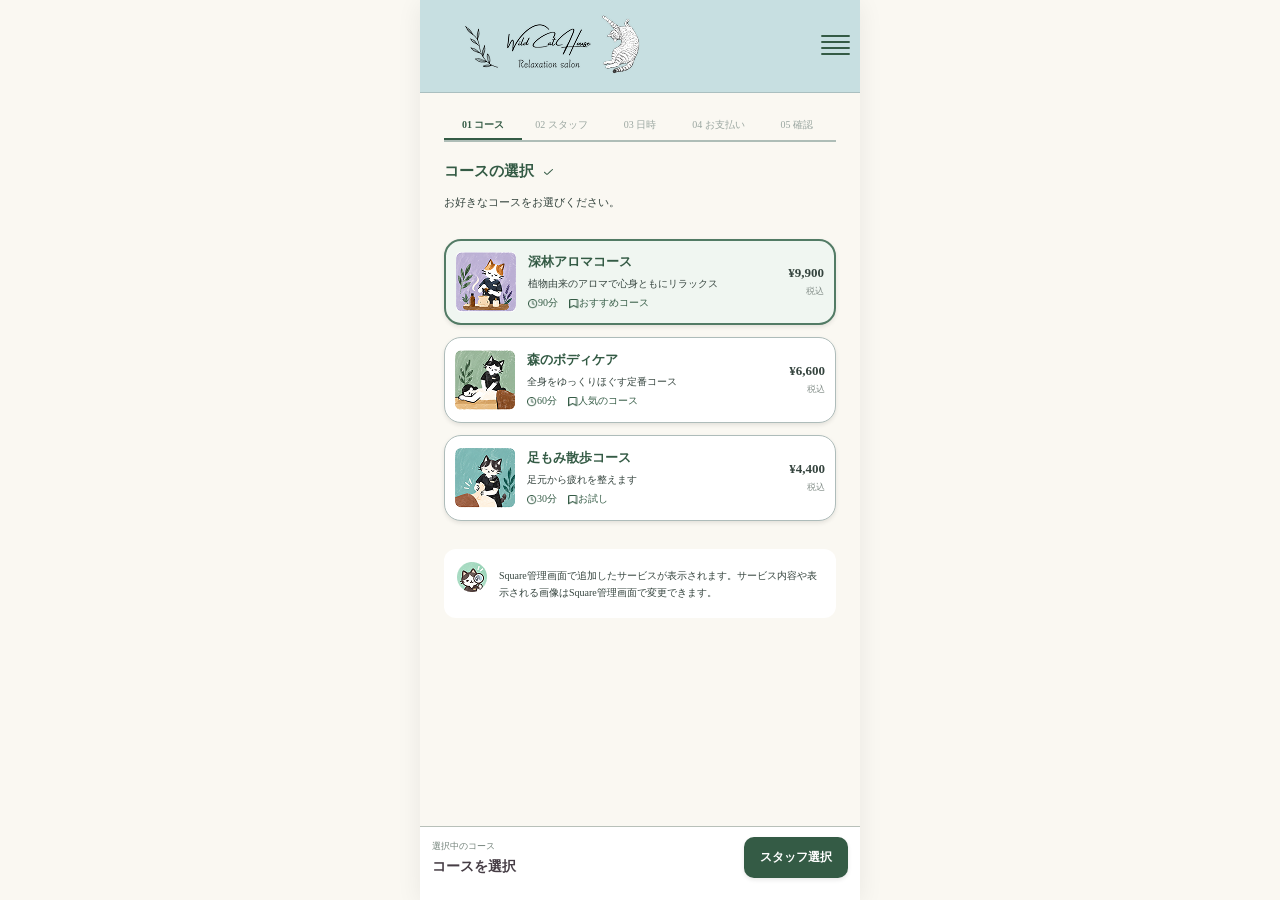
==== index.html @ a6b999d1 "日時を選択するまでボタンを無効に" ====
<!DOCTYPE html>
<html lang="ja">
<head>
<meta charset="UTF-8">
<meta name="viewport" content="width=device-width, initial-scale=1">
<title>Wild Cat House</title>
<style>
:root {
  --app-width: 440px;
  --green: #345b45;
  --green-light: #527b65;
  --blue: #c7dfe1;
  --blue-dark: #b6d3d6;
  --paper: #faf8f2;
  --white: #fff;
  --line: #aebcba;
  --text: #35443e;
  --muted: #89938e;
  --shadow: 0 2px 4px #00000018;
}

* { box-sizing: border-box; }

body {
  margin: 0;
  background: var(--paper);
  color: var(--text);
  font-family: "Yu Mincho", "Hiragino Mincho ProN",
    "Noto Serif JP", serif;
  font-size: 14px;
}

button { font: inherit; cursor: pointer; }

.app {
  width: 100%;
  max-width: var(--app-width);
  min-height: 100vh;
  margin: 0 auto;
  background: var(--paper);
  position: relative;
  padding-top: 93px;
  padding-bottom: 100px;
}

/* ヘッダー */
.header {
  position: fixed;
  top: 0;
  left: 50%;
  transform: translateX(-50%);
  width: 100%;
  max-width: var(--app-width);
  z-index: 100;
  height: 93px;
  background: var(--blue);
  border-bottom: 1px solid #aabfc0;
  display: flex;
  align-items: center;
  justify-content: space-between;
  padding: 0 10px;
}

.brand {
  display: flex;
  align-items: center;
  /* gap: 12px; */
}

.brand img {
  width: 238px;
  height: auto;
  display: block;
}

/*
.brand-mark {
  font-size: 30px;
  color: #586e68;
}

.brand-name {
  font-family: cursive;
  font-size: 23px;
  font-style: italic;
  color: #283d36;
  white-space: nowrap;
}

.brand-sub {
  font-size: 9px;
  text-align: center;
  color: #53645e;
  margin-top: -2px;
}
*/

.menu-button {
  border: 0;
  background: none;
  color: var(--green);
  font-size: 27px;
  padding: 0;
}

/* 進捗 */
.progress {
  display: flex;
  margin: 25px 24px 0;
  border-bottom: 2px solid #aebdb7;
  height: 24px;
}

.progress-step {
  flex: 1;
  text-align: center;
  color: #9aa6a0;
  font-size: 10px;
  padding-bottom: 8px;
  white-space: nowrap;
}

.progress-step.active {
  color: var(--green);
  border-bottom: 2px solid var(--green);
  font-weight: bold;
}

/* 共通コンテンツ */
.content {
  padding: 20px 24px 30px;
}

h2 {
  color: var(--green);
  font-size: 15px;
  margin: 0 0 12px;
  font-weight: bold;
  display: flex;
  align-items: center;
}

.description {
  font-size: 11px;
  line-height: 1.8;
  margin: 0 0 26px;
}

.check {
  /* font-size: 12px; */
  display: inline-flex; 
  margin-left: 10px;
}

/* コース */
.course-list {
  display: flex;
  flex-direction: column;
  gap: 12px;
}

.course-card {
  display: flex;
  align-items: center;
  gap: 12px;
  min-height: 86px;
  padding: 10px;
  background: white;
  border: 1px solid var(--line);
  border-radius: 17px;
  box-shadow: var(--shadow);
  text-align: left;
  color: var(--text);
  width: 100%;
}

.course-card.selected,
.staff-card.selected {
  border: 2px solid var(--green-light);
  background: #f0f6f1;
}

.course-image {
  width: 60px;
  height: 60px;
  /*border-radius: 8px;
  flex-shrink: 0;
  display: grid;
  place-items: center;
  font-size: 35px;
  background: #d8e5d9;*/
}

/*
.course-card:nth-child(2) .course-image { background: #c6d9ca; }
.course-card:nth-child(3) .course-image { background: #b9d7d6; }
*/

.course-info { flex: 1; min-width: 0; }

.course-name {
  color: var(--green);
  font-size: 13px;
  font-weight: bold;
  margin-bottom: 5px;
}

.course-detail {
  font-size: 10px;
  line-height: 1.5;
}

.course-meta {
  color: var(--green);
  font-size: 10px;
  margin-top: 5px;
}

.meta-item {
  /* 必要に応じて、テキストとアイコンの間隔などを調整できます */
  margin-right: 8px;
}

.meta-icon {
  width: 1em;
  height: 1em;
  vertical-align: middle;
}

.course-price {
  text-align: right;
  font-size: 13px;
  font-weight: bold;
  white-space: nowrap;
}

.tax {
  font-size: 9px;
  color: var(--muted);
  font-weight: normal;
  margin-top: 4px;
}

/* 説明ボックス */
.note {
  display: flex;
  align-items: center;
  gap: 12px;
  background: white;
  border-radius: 12px;
  padding: 13px;
  margin-top: 28px;
  font-size: 10px;
  line-height: 1.7;
}

.note-icon {
  font-size: 25px;
  flex-shrink: 0;
}

/* スタッフ */
.staff-list {
  display: flex;
  flex-direction: column;
  align-items: center;
  gap: 12px;
  margin-top: 30px;
}

.staff-card {
  width: 206px;
  min-height: 82px;
  border: 1px solid var(--line);
  border-radius: 10px;
  background: white;
  display: flex;
  align-items: center;
  gap: 12px;
  padding: 10px;
  text-align: left;
  box-shadow: var(--shadow);
}

.staff-avatar {
  width: 54px;
  height: 54px;
  border-radius: 50%;
  /* background: #dedfdd; */
  display: grid;
  place-items: center;
  font-size: 32px;
  flex-shrink: 0;
  filter: grayscale(1);
}

.staff-caption {
  font-size: 9px;
  line-height: 1.5;
}

.staff-name {
  color: var(--green);
  font-weight: bold;
  font-size: 13px;
  margin-top: 5px;
}

/* カレンダー */
.calendar {
  background: var(--blue);
  border-radius: 10px;
  padding: 14px 12px 12px;
  margin: 24px -2px 0;
}

.calendar-head {
  display: flex;
  align-items: center;
  justify-content: space-between;
  color: var(--green);
  margin-bottom: 12px;
}

.calendar-head strong {
  font-size: 13px;
  font-weight: normal;
}

.month-buttons {
  display: flex;
  gap: 7px;
}

.month-buttons button {
  border: 0;
  border-radius: 50%;
  width: 38px;
  height: 38px;
  background: white;
  color: #8ba3a2;
  font-size: 17px;
}

.calendar-grid {
  display: grid;
  grid-template-columns: repeat(7, 1fr);
  gap: 3px;
  text-align: center;
}

.weekday {
  font-size: 10px;
  color: #778c88;
  padding: 4px 0 8px;
}

.day {
  min-height: 39px;
  border: 0;
  background: transparent;
  border-radius: 5px;
  color: #42534e;
  font-size: 11px;
  position: relative;
}

.day small {
  display: block;
  font-size: 9px;
  color: #63877b;
  margin-top: 2px;
}

/* カレンダーの日付選択 */

.day.selected {
  background: var(--green);
  color: white;
}

.day.selected small {
  color: white;
}

.day.disabled { color: #aab6b3; }
.day.today { outline: 1px solid var(--green); }

.calendar-legend {
  display: flex;
  justify-content: space-between;
  font-size: 9px;
  color: #687d78;
  margin-top: 12px;
}

/* 時間選択エリア */

.slot-area {
  margin-top: 24px;
}

.slot-heading {
  display: flex;
  justify-content: space-between;
  align-items: center;
  margin-bottom: 14px;
  gap: 8px;
}

.slot-title {
  font-size: 11px;
  font-weight: bold;
}

.reservation-note {
  font-size: 9px;
  color: #718078;
}

/* 初期状態の案内 */

.slot-guide {
  background: var(--blue);
  color: #66746e;
  border-radius: 10px;
  padding: 14px 10px;
  text-align: center;
  font-size: 10px;
}

/* 時間枠 */

.slots {
  display: grid;
  grid-template-columns: repeat(3, minmax(0, 1fr));
  gap: 8px;
}

.slot {
  width: 100%;
  min-height: 42px;
  border: 1px solid var(--line);
  background: white;
  color: var(--text);
  border-radius: 10px;
  padding: 8px;
  font-size: 11px;
}

.slot.selected {
  background: var(--green);
  border-color: var(--green);
  color: white;
}

/* 予約不可の時間 */

.slot:disabled {
  background: #eeeeec;
  border-color: #c4ccca;
  color: #9ba6a3;
  text-decoration: line-through;
  cursor: not-allowed;
}

/* 支払い */
.payment-list {
  display: flex;
  flex-direction: column;
  gap: 14px;
  margin-top: 30px;
}

.payment-card {
  display: flex;
  align-items: center;
  gap: 12px;
  width: 100%;
  min-height: 62px;
  border: 1px solid var(--line);
  border-radius: 14px;
  padding: 10px;
  background: white;
  text-align: left;
}

.payment-card.selected {
  background: var(--blue);
  border: 1.5px solid var(--green);
}

.payment-icon {
  width: 40px;
  height: 40px;
  border-radius: 50%;
  display: grid;
  place-items: center;
  font-size: 23px;
  background: #f5e5a8;
}

.payment-card:nth-child(2) .payment-icon {
  background: #b5d9e8;
}

.payment-info { flex: 1; }

.payment-name {
  font-weight: bold;
  font-size: 12px;
  margin-bottom: 5px;
}

.payment-detail {
  font-size: 10px;
  color: #66746e;
}

.radio {
  width: 16px;
  height: 16px;
  border: 1.5px solid #9eaaa5;
  border-radius: 50%;
  flex-shrink: 0;
}

.payment-card.selected .radio {
  border: 4px solid var(--green);
}

/* カード決済フォーム */

.card-payment-panel {
  margin-top: 24px;
}

.card-payment-panel[hidden] {
  display: none;
}

.card-payment-title {
  display: flex;
  align-items: center;
  gap: 12px;
  font-size: 14px;
  color: #463d45;
  margin: 0 0 20px;
}

.lock-icon {
  font-size: 20px;
}

.card-form {
  background: white;
  border: 1px solid var(--line);
  border-radius: 14px;
  padding: 16px;
}

#card-container {
  min-height: 48px;
}

.card-message {
  display: flex;
  align-items: center;
  gap: 12px;
  margin-top: 20px;
  color: #66746e;
  font-size: 11px;
}

.info-icon {
  font-size: 20px;
  color: #899b9b;
  flex-shrink: 0;
}

.card-note {
  color: #66746e;
  font-size: 11px;
  margin: 20px 0 0;
}

/* 確認 */
.confirm-card {
  background: white;
  border-radius: 10px;
  padding: 18px 16px;
  margin: 30px auto;
  max-width: 260px;
}

.confirm-row {
  display: flex;
  justify-content: space-between;
  gap: 12px;
  border-bottom: 1px solid #eeeeea;
  padding: 12px 0;
  font-size: 10px;
}

.confirm-row:last-child { border-bottom: 0; }

.confirm-label { color: #7c8982; }
.confirm-value {
  text-align: right;
  color: #3c4e45;
  line-height: 1.6;
}

.confirm-price {
  color: var(--green);
  font-size: 15px;
  font-weight: bold;
}

/* 完了 */
.complete {
  text-align: center;
  padding: 52px 20px 30px;
}

.complete h2 {
  color: var(--green);
  font-size: 16px;
}

.complete-check {
  width: 32px;
  height: 32px;
  border-radius: 50%;
  background: #8e9f9b;
  color: white;
  display: grid;
  place-items: center;
  margin: 16px auto 40px;
  font-size: 19px;
}

.door {
  font-size: 100px;
  line-height: 1.3;
  margin-bottom: 25px;
}

.complete-message {
  color: var(--green);
  font-size: 12px;
  margin: 0 0 35px;
}

.restart {
  background: #f0f0ee;
  color: var(--green);
  border: 0;
  border-radius: 10px;
  width: 160px;
  padding: 12px;
  font-size: 12px;
  font-weight: bold;
}

/* 下部固定バー */
.footer {
  position: fixed;
  bottom: 0;
  left: 50%;
  transform: translateX(-50%);
  width: 100%;
  max-width: var(--app-width);
  background: white;
  border-top: 1px solid #b8c0b9;
  padding: 10px 12px 22px;
  z-index: 10;
}

.footer-inner {
  display: flex;
  align-items: center;
  gap: 8px;
}

.footer-summary {
  flex: 1;
  min-width: 0;
}

.footer-caption {
  font-size: 9px;
  color: #718078;
  margin-bottom: 5px;
}

.footer-value {
  color: #463d45;
  font-size: 14px;
  font-weight: bold;
  white-space: nowrap;
  overflow: hidden;
  text-overflow: ellipsis;
}

.footer-button {
  border: 0;
  border-radius: 10px;
  padding: 12px 16px;
  min-width: 76px;
  background: #f0f0ef;
  color: var(--green);
  font-size: 12px;
  font-weight: bold;
}

.footer-button.primary {
  background: var(--green);
  color: white;
  box-shadow: var(--shadow);
}

/* ボタン無効時 */
.footer-button:disabled {
  background: #e5e8e6;
  color: #aab3ae;
  box-shadow: none;
  cursor: not-allowed;
}

/*
.home-indicator {
  width: 120px;
  height: 5px;
  border-radius: 10px;
  background: #000;
  margin: 22px auto 0;
}
*/

.screen { display: none; }
.screen.active { display: block; }

@media (min-width: 440px) {
  /* body { padding: 20px 0; } */
  .app { box-shadow: 0 4px 24px #00000012; }
  /* .footer { bottom: 20px; } */
}
</style>
</head>

<body>
<div class="app">

  <header class="header">
    <div class="brand">
      <img src="img/title.png" alt="Wild Cat House">
      <!--
      <span class="brand-mark">❧</span>
      <div>
        <div class="brand-name">Wild Cat House</div>
        <div class="brand-sub">Relaxation salon</div>
      </div>
      <span class="brand-mark">♧</span>
      -->
    </div>
    <button class="menu-button" aria-label="メニュー"><img src="img/menu.png" alt="☰"></button>
  </header>

  <nav class="progress" id="progress">
    <div class="progress-step active">01 コース</div>
    <div class="progress-step">02 スタッフ</div>
    <div class="progress-step">03 日時</div>
    <div class="progress-step">04 お支払い</div>
    <div class="progress-step">05 確認</div>
  </nav>

  <!-- 01 コース選択 -->
  <section class="screen active" id="screen-course">
    <main class="content">
      <h2>コースの選択 <span class="check"><img src="img/check.png" alt="✔️"></span></h2>
      <p class="description">お好きなコースをお選びください。</p>

      <div class="course-list">
        <button class="course-card selected" data-course="深林アロマコース"
          data-price="9900" data-duration="90分">
          <div class="course-image"><img src="img/course_aloma.png" alt="深林アロマコース"></div>
          <div class="course-info">
            <div class="course-name">深林アロマコース</div>
            <div class="course-detail">植物由来のアロマで心身ともにリラックス</div>
            <div class="course-meta">
              <span class="meta-item"><img src="img/clock.png" alt="時計" class="meta-icon">90分</span>
              <span class="meta-item"><img src="img/ribbon.png" alt="リボン" class="meta-icon">おすすめコース</span>
            </div>
          </div>
          <div class="course-price">¥9,900<div class="tax">税込</div></div>
        </button>

        <button class="course-card" data-course="森のボディケア"
          data-price="6600" data-duration="60分">
          <div class="course-image"><img src="img/course_body.png" alt="森のボディケア"></div>
          <div class="course-info">
            <div class="course-name">森のボディケア</div>
            <div class="course-detail">全身をゆっくりほぐす定番コース</div>
            <div class="course-meta">
              <span class="meta-item"><img src="img/clock.png" alt="時計" class="meta-icon">60分</span>
              <span class="meta-item"><img src="img/ribbon.png" alt="リボン" class="meta-icon">人気のコース</span>
            </div>
          </div>
          <div class="course-price">¥6,600<div class="tax">税込</div></div>
        </button>

        <button class="course-card" data-course="足もみ散歩コース"
          data-price="4400" data-duration="30分">
          <div class="course-image"><img src="img/course_foot.png" alt="足もみ散歩コース"></div>
          <div class="course-info">
            <div class="course-name">足もみ散歩コース</div>
            <div class="course-detail">足元から疲れを整えます</div>
            <div class="course-meta">
              <span class="meta-item"><img src="img/clock.png" alt="時計" class="meta-icon">30分</span>
              <span class="meta-item"><img src="img/ribbon.png" alt="リボン" class="meta-icon">お試し</span>
            </div>
          </div>
          <div class="course-price">¥4,400<div class="tax">税込</div></div>
        </button>
      </div>

      <div class="note">
        <span class="note-icon"><img src="img/topics.png" alt="トピックス"></span>
        <span>Square管理画面で追加したサービスが表示されます。サービス内容や表示される画像はSquare管理画面で変更できます。</span>
      </div>
    </main>
  </section>

  <!-- 02 スタッフ選択 -->
  <section class="screen" id="screen-staff">
    <main class="content">
      <h2>スタッフの選択 <span class="check"><img src="img/check.png" alt="✔️"></span></h2>
      <p class="description">担当するスタッフをお選びください。</p>

      <div class="staff-list">
        <button class="staff-card selected" data-staff="ハチワレ">
          <span class="staff-avatar"><img src="img/staff_hachi.png" alt="ハチワレ"></span>
          <span>
            <div class="staff-caption">整体セラピスト　勤続3年以上</div>
            <div class="staff-name">ハチワレ</div>
          </span>
        </button>

        <button class="staff-card" data-staff="サバトラ">
          <span class="staff-avatar"><img src="img/staff_saba.png" alt="サバトラ"></span>
          <span>
            <div class="staff-caption">整体セラピスト　勤続１年未満</div>
            <div class="staff-name">サバトラ</div>
          </span>
        </button>

        <button class="staff-card" data-staff="指名なし">
          <span style="width:54px"></span>
          <span class="staff-name">指名しない</span>
        </button>
      </div>

      <div class="note">
        <span class="note-icon"><img src="img/topics.png" alt="トピックス"></span>
        <span>選択したサービスに対応できるスタッフが表示されます。対応スタッフはSquare管理画面の「サービス」から割り当てることができます。</span>
      </div>
    </main>
  </section>

  <!-- 03 日時選択 -->
  <section class="screen" id="screen-date">
    <main class="content">
      <h2>日時の選択 <span class="check"><img src="img/check.png" alt="✔️"></span></h2>
      <p class="description">カレンダーの空き状況を確認して、ご希望の日時をお選びください。</p>

      <div class="calendar">
        <div class="calendar-head">
          <strong id="month-label">2026年10月</strong>
          <div class="month-buttons">
            <button id="prev-month">‹</button>
            <button id="next-month">›</button>
          </div>
        </div>
        <div class="calendar-grid" id="calendar-grid"></div>
        <div class="calendar-legend">
          <span>○ 空きあり</span>
          <span>△ 残りわずか</span>
          <span>× 空きなし</span>
          <span>ー 定休日</span>
        </div>
      </div>

      <div class="slot-area">

        <div class="slot-heading">
          <div class="slot-title" id="slot-date">
            日付を選択してください
          </div>
          <div class="reservation-note">
            予約枠を確保します
          </div>
        </div>

        <!-- 初期状態の案内 -->
        <div class="slot-guide" id="slot-guide">
          カレンダーの日付を選ぶと、予約できる時間が表示されます。
        </div>

        <!-- 空き時間 -->
        <div class="slots" id="slots" hidden></div>

      </div>
      
    </main>
  </section>

  <!-- 04 お支払い -->
  <section class="screen" id="screen-payment">
    <main class="content">
      <h2>お支払い方法の選択 <span class="check"><img src="img/check.png" alt="✔️"></span></h2>
      <p class="description">ご希望のお支払い方法をお選びください。</p>

      <div class="payment-list">
        <button class="payment-card selected" data-payment="店舗">
          <span class="payment-icon"><img src="img/payment_shop.png" alt="店舗"></span>
          <span class="payment-info">
            <div class="payment-name">お店でお支払い</div>
            <div class="payment-detail">ご来店時にお支払いいただけます。</div>
          </span>
          <span class="radio"></span>
        </button>

        <button class="payment-card" data-payment="オンライン決済">
          <span class="payment-icon"><img src="img/payment_online.png" alt="オンライン"></span>
          <span class="payment-info">
            <div class="payment-name">オンラインでお支払い</div>
            <div class="payment-detail">クレジットカードで事前決済。</div>
          </span>
          <span class="radio"></span>
        </button>
      </div>

      <!-- カード決済フォーム -->
      <div class="card-payment-panel" id="card-payment-panel" hidden>

        <h3 class="card-payment-title">
          カード決済
          <span class="lock-icon">🔒</span>
        </h3>

        <div class="card-form">
          <!-- Square Web Payments SDKの入力フォーム -->
          <div id="card-container"></div>

          <div class="card-message">
            <span class="info-icon">ⓘ</span>
            <span id="card-message">カード番号を入力してください。</span>
          </div>
        </div>

        <p class="card-note">
          ここには実際のカード番号を入力しないでください。
        </p>

      </div>

    </main>
  </section>

  <!-- 05 確認 -->
  <section class="screen" id="screen-confirm">
    <main class="content">
      <h2>ご予約内容の確認 <span class="check"><img src="img/check.png" alt="✔️"></span></h2>
      <p class="description">内容にお間違いないかご確認ください。</p>

      <div class="confirm-card">
        <div class="confirm-row">
          <span class="confirm-label">コース</span>
          <span class="confirm-value" id="confirm-course">深林アロマコース</span>
        </div>
        <div class="confirm-row">
          <span class="confirm-label">所要時間</span>
          <span class="confirm-value" id="confirm-duration">90分</span>
        </div>
        <div class="confirm-row">
          <span class="confirm-label">ご予約日時</span>
          <span class="confirm-value" id="confirm-date">2026年10月25日（日）<br>11:00〜</span>
        </div>
        <div class="confirm-row">
          <span class="confirm-label">担当スタッフ</span>
          <span class="confirm-value" id="confirm-staff">ハチワレ</span>
        </div>
        <div class="confirm-row">
          <span class="confirm-label">お支払い方法</span>
          <span class="confirm-value" id="confirm-payment">店舗</span>
        </div>
        <div class="confirm-row">
          <span class="confirm-label">金額</span>
          <span class="confirm-value confirm-price" id="confirm-price">¥9,900</span>
        </div>
      </div>
    </main>
  </section>

  <!-- 06 完了 -->
  <section class="screen" id="screen-complete">
    <main class="complete">
      <h2>予約が完了しました。</h2>
      <div class="complete-check"><img src="img/check_ok.png" alt="✔️"></div>
      <div class="door"><img src="img/door.png" alt="ドア"></div>
      <p class="complete-message">ご来店をスタッフ一同お待ちしております。</p>
      <button class="restart" id="restart">最初に戻る</button>
    </main>
  </section>

  <!-- 下部固定バー -->
  <footer class="footer" id="footer">
    <div class="footer-inner">
      <div class="footer-summary">
        <div class="footer-caption" id="footer-caption">選択中のコース</div>
        <div class="footer-value" id="footer-value">コースを選択</div>
      </div>
      <button class="footer-button" id="back-button" hidden>戻る</button>
      <button class="footer-button primary" id="next-button">スタッフ選択</button>
    </div>
    <div class="home-indicator"></div>
  </footer>

</div>

<script>
const state = {
  screen: 0,
  course: "深林アロマコース",
  price: 9900,
  duration: "90分",
  staff: "ハチワレ",
  date: null,
  time: null,
  payment: "店舗",
  year: 2026,
  month: 9
};

const screens = [
  "course", "staff", "date", "payment", "confirm", "complete"
];

const $ = id => document.getElementById(id);
const money = value => "¥" + value.toLocaleString("ja-JP");

function showScreen(index) {
  state.screen = index;

  document.querySelectorAll(".screen").forEach((el, i) => {
    el.classList.toggle("active", i === index);
  });

  $("progress").style.display = index === 5 ? "none" : "flex";

  document.querySelectorAll(".progress-step").forEach((el, i) => {
    el.classList.toggle("active", i === index);
  });

  $("footer").style.display = index === 5 ? "none" : "block";
  $("back-button").hidden = index === 0 || index === 5;

  const nextLabels = [
    "スタッフ選択", "日時を選ぶ", "支払いへ",
    "内容を確認", "予約する", ""
  ];

  $("next-button").textContent = nextLabels[index] || "";

  // 次へボタンの有効・無効を切り替え
  updateNextButtonState();

  updateFooter();
  window.scrollTo({ top: 0, behavior: "smooth" });
}

function updateFooter() {
  const captions = [
    "選択中のコース", "選択中のコース",
    "選択中のコース", "選択中のコース",
    "選択中のコース"
  ];

  $("footer-caption").textContent = captions[state.screen];

  if (state.screen < 2) {
    $("footer-value").textContent =
      state.screen === 0 ? "コースを選択" : money(state.price);
  } else {
    $("footer-value").textContent =
      state.date && state.time
        ? `${state.month + 1}/${state.date} ${state.time}`
        : money(state.price);
  }
}

// 次へボタンの有効・無効を切り替え
function updateNextButtonState() {

  const button = $("next-button");

  button.disabled =
    state.screen === 2 &&
    (!state.date || !state.time);

}

function selectCourse(button) {
  document.querySelectorAll(".course-card").forEach(el =>
    el.classList.remove("selected")
  );
  button.classList.add("selected");

  state.course = button.dataset.course;
  state.price = Number(button.dataset.price);
  state.duration = button.dataset.duration;
  updateFooter();
}

document.querySelectorAll(".course-card").forEach(button => {
  button.addEventListener("click", () => selectCourse(button));
});

document.querySelectorAll(".staff-card").forEach(button => {
  button.addEventListener("click", () => {
    document.querySelectorAll(".staff-card").forEach(el =>
      el.classList.remove("selected")
    );
    button.classList.add("selected");
    state.staff = button.dataset.staff;
  });
});

// 支払い方法の選択
document.querySelectorAll(".payment-card").forEach(button => {

  button.addEventListener("click", () => {

    document.querySelectorAll(".payment-card").forEach(el =>
      el.classList.remove("selected")
    );

    button.classList.add("selected");

    state.payment = button.dataset.payment;

    // カード決済フォームの表示切り替え
    $("card-payment-panel").hidden =
      state.payment !== "オンライン決済";

  });

});

/* カレンダー */

function renderCalendar() {

  const grid = $("calendar-grid");

  grid.innerHTML = "";

  ["日", "月", "火", "水", "木", "金", "土"]
    .forEach(day => {

      const el = document.createElement("div");

      el.className = "weekday";
      el.textContent = day;

      grid.appendChild(el);

    });

  const firstDay =
    new Date(state.year, state.month, 1).getDay();

  const lastDate =
    new Date(state.year, state.month + 1, 0).getDate();

  $("month-label").textContent =
    `${state.year}年${state.month + 1}月`;

  // カレンダーを5週間分表示
  for (let i = 0; i < 35; i++) {

    const date = new Date(
      state.year,
      state.month,
      i - firstDay + 1
    );

    const day = date.getDate();

    const isCurrentMonth =
      date.getMonth() === state.month;

    const el = document.createElement("button");

    el.className = "day";
    el.textContent = day;

    // 前月・翌月の日付
    if (!isCurrentMonth) {

      el.classList.add("disabled");
      el.disabled = true;

      grid.appendChild(el);

      continue;
    }

    // サンプル用の空き状況
    const weekday = date.getDay();

    const closed = weekday === 0;

    const status = closed ? "ー" :
      day % 7 === 0 ? "×" :
      day % 3 === 0 ? "△" : "○";

    const small = document.createElement("small");

    small.textContent = status;

    el.appendChild(small);

    // 定休日・空きなし
    if (closed || status === "×") {

      el.classList.add("disabled");
      el.disabled = true;

    } else {

      // 日付選択
      el.addEventListener("click", () => {

        state.date = day;
        state.time = null;

        renderCalendar();
        renderSlots();

        updateFooter();
        updateNextButtonState();

      });

    }

    // 選択中の日付
    if (state.date === day) {

      el.classList.add("selected");

    }

    grid.appendChild(el);

  }

}

/* 時間選択 */

function renderSlots() {

  const slots = $("slots");
  const guide = $("slot-guide");

  slots.innerHTML = "";

  // 日付未選択
  if (!state.date) {

    $("slot-date").textContent =
      "日付を選択してください";

    guide.hidden = false;
    slots.hidden = true;

    return;

  }

  // 日付選択済み
  $("slot-date").textContent =
    `${state.month + 1}月${state.date}日の空き時間`;

  guide.hidden = true;
  slots.hidden = false;

  // サンプル用の時間枠
  const times = [
    { time: "10:00", available: false },
    { time: "11:00", available: true },
    { time: "12:00", available: true },
    { time: "13:00", available: true },
    { time: "14:00", available: true },
    { time: "15:00", available: false },
    { time: "16:00", available: false },
    { time: "17:00", available: true }
  ];

  times.forEach(item => {

    const button = document.createElement("button");

    button.className = "slot";
    button.textContent = item.time;

    // 予約不可
    if (!item.available) {

      button.disabled = true;

    } else {

      // 選択中の時間
      if (state.time === item.time) {

        button.classList.add("selected");

      }

      button.addEventListener("click", () => {

        state.time = item.time;

        renderSlots();
        updateFooter();
        updateNextButtonState();

      });

    }

    slots.appendChild(button);

  });

}

$("prev-month").addEventListener("click", () => {

  state.month--;

  if (state.month < 0) {

    state.month = 11;
    state.year--;

  }

  state.date = null;
  state.time = null;

  renderCalendar();
  renderSlots();
  updateFooter();
  updateNextButtonState();

});

$("next-month").addEventListener("click", () => {

  state.month++;

  if (state.month > 11) {

    state.month = 0;
    state.year++;

  }

  state.date = null;
  state.time = null;

  renderCalendar();
  renderSlots();
  updateFooter();
  updateNextButtonState();

});

/* 確認画面 */
function updateConfirmation() {
  $("confirm-course").textContent = state.course;
  $("confirm-duration").textContent = state.duration;
  $("confirm-staff").textContent = state.staff;
  $("confirm-payment").textContent =
    state.payment === "店舗" ? "お店でお支払い" : "オンライン決済";
  $("confirm-price").textContent = money(state.price);

  const date = new Date(state.year, state.month, state.date);
  const weekdays = ["日", "月", "火", "水", "木", "金", "土"];

  $("confirm-date").innerHTML =
    `${state.year}年${state.month + 1}月${state.date}日（${weekdays[date.getDay()]}）<br>${state.time}〜`;
}

$("next-button").addEventListener("click", () => {

  if (state.screen === 4) {
    showScreen(5);
    return;
  }

  if (state.screen === 3) updateConfirmation();

  showScreen(state.screen + 1);
});

$("back-button").addEventListener("click", () => {
  showScreen(state.screen - 1);
});

$("restart").addEventListener("click", () => {
  state.screen = 0;
  state.course = "深林アロマコース";
  state.price = 9900;
  state.duration = "90分";
  state.staff = "ハチワレ";
  state.date = null;
  state.time = null;
  state.payment = "店舗";
  state.year = 2026;
  state.month = 9;

  $("card-payment-panel").hidden = true;

  document.querySelectorAll(".course-card").forEach((el, i) =>
    el.classList.toggle("selected", i === 0)
  );
  document.querySelectorAll(".staff-card").forEach((el, i) =>
    el.classList.toggle("selected", i === 0)
  );
  document.querySelectorAll(".payment-card").forEach((el, i) =>
    el.classList.toggle("selected", i === 0)
  );

  renderCalendar();
  renderSlots();
  showScreen(0);
});

renderCalendar();
renderSlots();
showScreen(0);
</script>
</body>
</html>
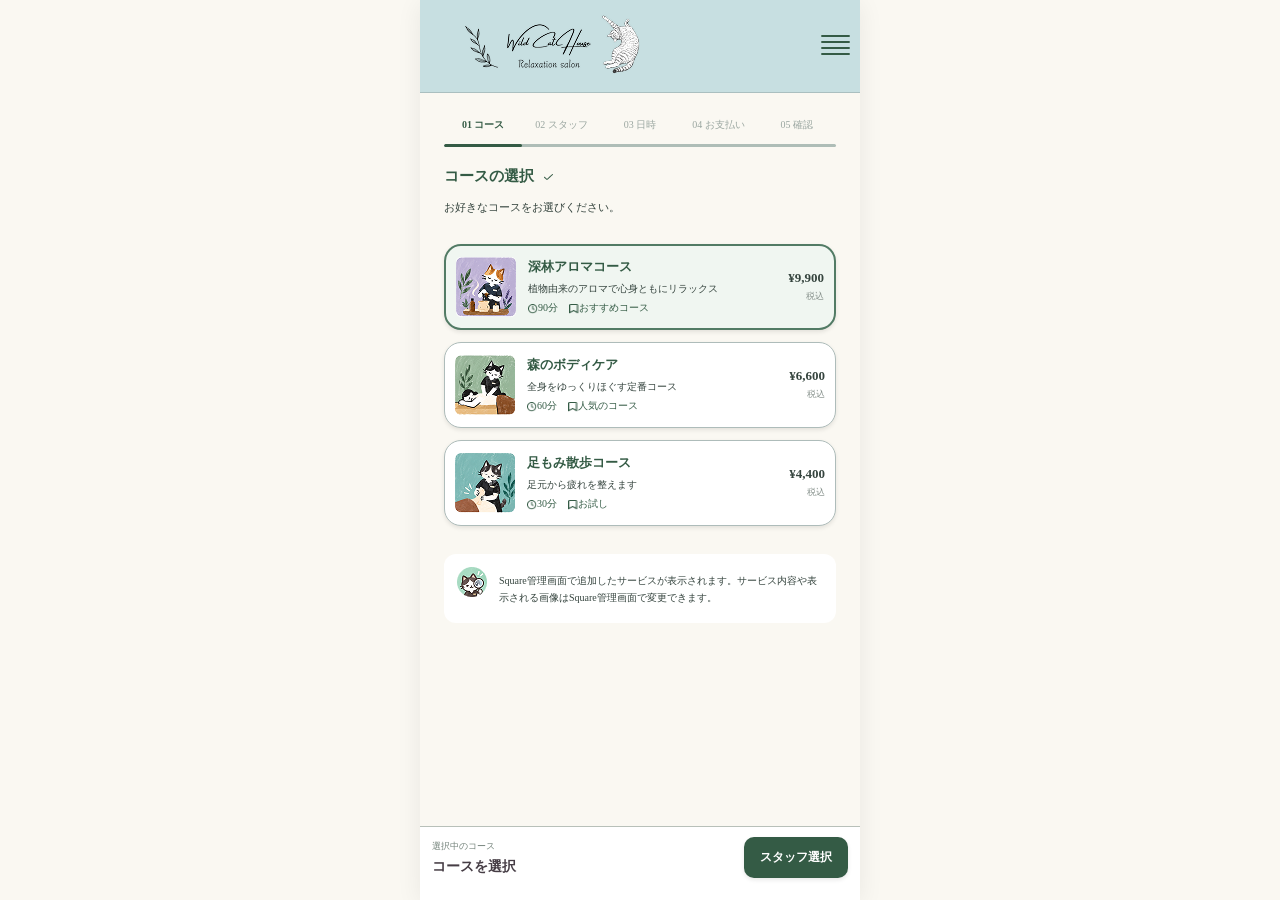
==== commit c174c6d9: "プログレスバーの修正" ====
--- a/index.html
+++ b/index.html
@@ -105,11 +105,18 @@
 }
 
 /* 進捗 */
+
 .progress {
   display: flex;
+  flex-direction: column;
   margin: 25px 24px 0;
-  border-bottom: 2px solid #aebdb7;
-  height: 24px;
+  padding-bottom: 0;
+}
+
+.progress-steps {
+  display: flex;
+  align-items: center;
+  justify-content: space-between;
 }
 
 .progress-step {
@@ -117,14 +124,34 @@
   text-align: center;
   color: #9aa6a0;
   font-size: 10px;
-  padding-bottom: 8px;
+  padding-bottom: 12px;
   white-space: nowrap;
+
+  transition: color 0.3s ease;
 }
 
 .progress-step.active {
   color: var(--green);
-  border-bottom: 2px solid var(--green);
   font-weight: bold;
+}
+
+/* 進捗ライン */
+
+.progress-track {
+  width: 100%;
+  height: 3px;
+  background: #aebdb7;
+  border-radius: 10px;
+  overflow: hidden;
+}
+
+.progress-fill {
+  width: 20%;
+  height: 100%;
+  background: var(--green);
+  border-radius: 10px;
+
+  transition: width 0.65s cubic-bezier(0.22, 1, 0.36, 1);
 }
 
 /* 共通コンテンツ */
@@ -769,11 +796,37 @@
   </header>
 
   <nav class="progress" id="progress">
-    <div class="progress-step active">01 コース</div>
-    <div class="progress-step">02 スタッフ</div>
-    <div class="progress-step">03 日時</div>
-    <div class="progress-step">04 お支払い</div>
-    <div class="progress-step">05 確認</div>
+
+    <!-- ステップ表示 -->
+    <div class="progress-steps">
+
+      <div class="progress-step active">
+        01 コース
+      </div>
+
+      <div class="progress-step">
+        02 スタッフ
+      </div>
+
+      <div class="progress-step">
+        03 日時
+      </div>
+
+      <div class="progress-step">
+        04 お支払い
+      </div>
+
+      <div class="progress-step">
+        05 確認
+      </div>
+
+    </div>
+
+    <!-- 進捗ライン -->
+    <div class="progress-track">
+      <div class="progress-fill" id="progress-fill"></div>
+    </div>
+
   </nav>
 
   <!-- 01 コース選択 -->
@@ -1064,6 +1117,12 @@
     el.classList.toggle("active", i === index);
   });
 
+  // 進捗ラインの更新
+  const progress = Math.min(index + 1, 5);
+
+  $("progress-fill").style.width =
+    `${progress * 20}%`;
+
   $("footer").style.display = index === 5 ? "none" : "block";
   $("back-button").hidden = index === 0 || index === 5;
 
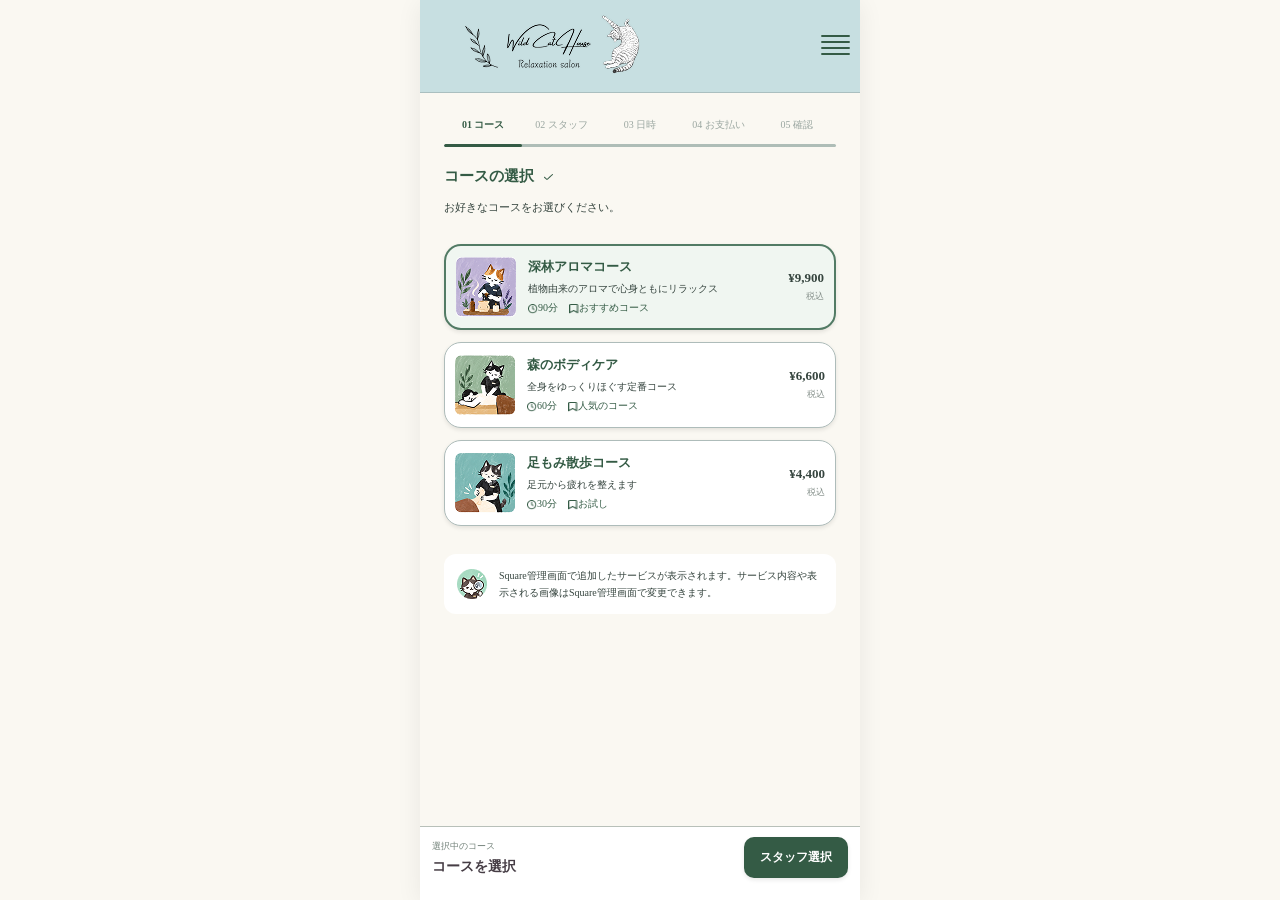
==== commit b70d35ca: "ボタン無効化処理、note画像修正" ====
--- a/index.html
+++ b/index.html
@@ -280,10 +280,13 @@
   margin-top: 28px;
   font-size: 10px;
   line-height: 1.7;
+  text-align: left;
 }
 
 .note-icon {
-  font-size: 25px;
+  display: flex;
+  align-items: center;
+  justify-content: center;
   flex-shrink: 0;
 }
 
@@ -766,6 +769,335 @@
 }
 */
 
+/* =========================
+   モーダル共通
+========================= */
+
+.modal-overlay {
+  position: fixed;
+  inset: 0;
+  z-index: 200;
+
+  display: none;
+  align-items: flex-start;
+  justify-content: center;
+
+  padding: 52px 12px 20px;
+  background: rgba(172, 172, 176, 0.568);
+
+  overflow-y: auto;
+}
+
+.modal-overlay.open {
+  display: flex;
+}
+
+.modal {
+  width: 100%;
+  max-width: 360px;
+
+  background: var(--paper);
+  border-radius: 24px;
+  overflow: hidden;
+
+  opacity: 0;
+  transform: translateY(20px) scale(.98);
+
+  transition:
+    opacity .25s ease,
+    transform .25s ease;
+}
+
+.modal-overlay.open .modal {
+  opacity: 1;
+  transform: translateY(0) scale(1);
+}
+
+.modal-header {
+  height: 56px;
+  display: flex;
+  align-items: center;
+  gap: 12px;
+
+  padding: 0 16px;
+  background: white;
+  border-bottom: 1px solid var(--line);
+}
+
+.modal-header img {
+  width: 34px;
+  height: 34px;
+  border-radius: 50%;
+  object-fit: cover;
+}
+
+.modal-header strong {
+  flex: 1;
+  font-size: 12px;
+}
+
+.modal-close {
+  border: 0;
+  background: none;
+  color: var(--green);
+  font-size: 28px;
+  line-height: 1;
+}
+
+.modal-content {
+  padding: 32px 24px 38px;
+  text-align: center;
+}
+
+.modal-content h3 {
+  font-size: 13px;
+  margin: 0 0 32px;
+  color: #463d45;
+}
+
+/* =========================
+   メニュー
+========================= */
+
+.menu-links {
+  display: flex;
+  flex-direction: column;
+  align-items: center;
+  gap: 30px;
+  margin: 0 0 52px;
+}
+
+.menu-links button {
+  border: 0;
+  border-bottom: 1px solid var(--line);
+  background: none;
+  color: #463d45;
+  padding: 10px 0;
+  font-size: 12px;
+  font-weight: bold;
+}
+
+/* =========================
+   共通ボタン
+========================= */
+
+.modal-button {
+  border: 0;
+  border-radius: 12px;
+  padding: 11px 20px;
+  min-width: 72px;
+  font-size: 12px;
+  font-weight: bold;
+}
+
+.modal-button.primary {
+  background: var(--green);
+  color: white;
+  box-shadow: var(--shadow);
+}
+
+.modal-button.secondary {
+  background: #dedfdd;
+  color: var(--green);
+}
+
+.modal-button:disabled,
+.detail-actions button:disabled {
+  opacity: 0.5;
+  cursor: not-allowed;
+}
+
+.modal-actions {
+  display: flex;
+  justify-content: center;
+  gap: 12px;
+  margin-top: 38px;
+}
+
+/* =========================
+   プロフィール
+========================= */
+
+.profile-form {
+  display: flex;
+  flex-direction: column;
+  gap: 12px;
+  text-align: left;
+}
+
+.profile-row {
+  display: flex;
+  align-items: center;
+  gap: 8px;
+}
+
+.profile-row label {
+  font-size: 11px;
+  min-width: 30px;
+}
+
+.profile-row input {
+  width: 100%;
+  min-width: 0;
+  height: 27px;
+  border: 1px solid var(--line);
+  background: white;
+  padding: 4px;
+}
+
+.profile-note {
+  margin-top: 38px;
+}
+
+/* =========================
+   予約一覧
+========================= */
+
+.booking-list {
+  display: flex;
+  flex-direction: column;
+  gap: 14px;
+  margin-bottom: 42px;
+}
+
+.booking-card {
+  width: 100%;
+  border: 1px solid var(--line);
+  border-radius: 12px;
+  background: var(--blue);
+  padding: 12px;
+  text-align: left;
+  box-shadow: var(--shadow);
+}
+
+.booking-date {
+  color: var(--green);
+  font-size: 10px;
+  margin-bottom: 12px;
+}
+
+.booking-info {
+  display: flex;
+  justify-content: space-between;
+  align-items: center;
+  gap: 8px;
+  font-size: 10px;
+}
+
+.booking-info strong {
+  color: #463d45;
+}
+
+.booking-info span {
+  color: var(--green);
+  white-space: nowrap;
+}
+
+/* =========================
+   予約詳細
+========================= */
+
+.booking-detail {
+  background: var(--blue);
+  border-radius: 12px;
+  padding: 12px;
+  text-align: left;
+  margin-bottom: 38px;
+}
+
+.detail-row {
+  display: flex;
+  justify-content: space-between;
+  align-items: center;
+  gap: 8px;
+  padding: 12px 0;
+  border-bottom: 1px solid #ffffffa0;
+  font-size: 10px;
+}
+
+.detail-row span {
+  color: #718078;
+  flex-shrink: 0;
+}
+
+.detail-row strong {
+  text-align: right;
+  font-weight: normal;
+}
+
+.detail-row:last-of-type {
+  border-bottom: 0;
+}
+
+.detail-row:last-of-type strong {
+  color: var(--green);
+  font-size: 14px;
+  font-weight: bold;
+}
+
+.detail-actions {
+  display: flex;
+  flex-direction: column;
+  gap: 10px;
+  margin-top: 20px;
+}
+
+.detail-actions button {
+  width: 100%;
+  background: white;
+  border: 0;
+  border-radius: 12px;
+  padding: 12px;
+  color: var(--green);
+  font-size: 11px;
+  font-weight: bold;
+  box-shadow: var(--shadow);
+}
+
+/* =========================
+   トースト通知
+========================= */
+
+.toast {
+  position: fixed;
+  top: 50%;
+  left: 50%;
+  z-index: 300;
+
+  transform: translate(-50%, calc(-50% + 15px));
+  opacity: 0;
+  visibility: hidden;
+
+  width: max-content;
+  max-width: calc(100% - 32px);
+
+  background: #514650;
+  color: white;
+  border-radius: 12px;
+  padding: 16px 24px;
+
+  font-size: 14px;
+  text-align: center;
+
+  transition:
+    opacity .3s ease,
+    transform .3s ease,
+    visibility .3s;
+}
+
+.toast.show {
+  opacity: 1;
+  visibility: visible;
+  transform: translate(-50%, -50%);
+}
+
+@media (prefers-reduced-motion: reduce) {
+  .modal,
+  .toast {
+    transition: none;
+  }
+}
+
 .screen { display: none; }
 .screen.active { display: block; }
 
@@ -792,7 +1124,16 @@
       <span class="brand-mark">♧</span>
       -->
     </div>
-    <button class="menu-button" aria-label="メニュー"><img src="img/menu.png" alt="☰"></button>
+
+    <button
+      class="menu-button"
+      id="menu-button"
+      aria-label="メニュー"
+      type="button"
+    >
+      <img src="img/menu.png" alt="☰">
+    </button>
+
   </header>
 
   <nav class="progress" id="progress">
@@ -1083,6 +1424,212 @@
 
 </div>
 
+<!-- メニューモーダル -->
+<div class="modal-overlay" id="menu-modal">
+
+  <div class="modal">
+
+    <div class="modal-header">
+      <img src="img/user.png" alt="ユーザー画像">
+      <strong>ユーザー名</strong>
+      <button class="modal-close" data-close>×</button>
+    </div>
+
+    <div class="modal-content">
+
+      <h3>メニュー</h3>
+
+      <div class="menu-links">
+        <button id="profile-button">
+          プロフィールの確認・変更
+        </button>
+
+        <button id="bookings-button">
+          予約の確認・変更
+        </button>
+      </div>
+
+      <button class="modal-button secondary" data-close>
+        閉じる
+      </button>
+
+    </div>
+
+  </div>
+</div>
+
+<!-- プロフィールモーダル -->
+<div class="modal-overlay" id="profile-modal">
+
+  <div class="modal">
+
+    <div class="modal-header">
+      <img src="img/user.png" alt="ユーザー画像">
+      <strong>ユーザー名</strong>
+      <button class="modal-close" data-close>×</button>
+    </div>
+
+    <div class="modal-content">
+
+      <h3>プロフィール</h3>
+
+      <div class="profile-form">
+
+        <div class="profile-row">
+          <label for="profile-family">姓</label>
+          <input id="profile-family" type="text">
+          <label for="profile-given">名</label>
+          <input id="profile-given" type="text">
+        </div>
+
+        <div class="profile-row">
+          <label for="profile-phone">Tel</label>
+          <input id="profile-phone" type="tel">
+        </div>
+
+        <div class="profile-row">
+          <label for="profile-email">Mail</label>
+          <input id="profile-email" type="email">
+        </div>
+
+      </div>
+
+      <div class="modal-actions">
+        <button class="modal-button primary" id="profile-save">
+          保存
+        </button>
+
+        <button class="modal-button secondary" data-close>
+          閉じる
+        </button>
+      </div>
+
+      <div class="note profile-note">
+        <span class="note-icon"><img src="img/topics.png" alt="トピックス"></span>
+        <span>LINE IDを使用してユーザーを識別している為、
+        プロフィールをご登録されなくてもご予約・お支払いが可能です。</span>
+      </div>
+
+    </div>
+
+  </div>
+</div>
+
+<!-- 予約一覧モーダル -->
+<div class="modal-overlay" id="bookings-modal">
+
+  <div class="modal">
+
+    <div class="modal-header">
+      <img src="img/user.png" alt="ユーザー画像">
+      <strong>ユーザー名</strong>
+      <button class="modal-close" data-close>×</button>
+    </div>
+
+    <div class="modal-content">
+
+      <h3>予約の確認・変更</h3>
+
+      <div class="booking-list">
+
+        <button class="booking-card" data-booking="0">
+          <div class="booking-date">○/○（日）10:00</div>
+          <div class="booking-info">
+            <strong>深林アロマコース</strong>
+            <span>90分 / ¥9,900</span>
+          </div>
+        </button>
+
+        <button class="booking-card" data-booking="1">
+          <div class="booking-date">○/○（日）17:00</div>
+          <div class="booking-info">
+            <strong>森のボディケア</strong>
+            <span>60分 / ¥6,600</span>
+          </div>
+        </button>
+
+      </div>
+
+      <button class="modal-button secondary" data-close>
+        閉じる
+      </button>
+
+    </div>
+
+  </div>
+</div>
+
+<!-- 予約詳細モーダル -->
+<div class="modal-overlay" id="booking-detail-modal">
+
+  <div class="modal">
+
+    <div class="modal-header">
+      <img src="img/user.png" alt="ユーザー画像">
+      <strong>ユーザー名</strong>
+      <button class="modal-close" data-close>×</button>
+    </div>
+
+    <div class="modal-content">
+
+      <h3>予約の詳細</h3>
+
+      <div class="booking-detail">
+
+        <div class="detail-row">
+          <span>コース</span>
+          <strong id="detail-course">深林アロマコース</strong>
+        </div>
+
+        <div class="detail-row">
+          <span>所要時間</span>
+          <strong id="detail-duration">90分</strong>
+        </div>
+
+        <div class="detail-row">
+          <span>予約日時</span>
+          <strong id="detail-date">2026年10月31日（土）10:00〜</strong>
+        </div>
+
+        <div class="detail-row">
+          <span>担当スタッフ</span>
+          <strong id="detail-staff">ハチワレ</strong>
+        </div>
+
+        <div class="detail-row">
+          <span>支払い方法</span>
+          <strong id="detail-payment">オンライン決済</strong>
+        </div>
+
+        <div class="detail-row">
+          <span>金額</span>
+          <strong id="detail-price">¥9,900</strong>
+        </div>
+
+        <div class="detail-actions">
+          <button id="booking-change">
+            予約の変更
+          </button>
+
+          <button id="booking-cancel">
+            予約のキャンセル
+          </button>
+        </div>
+
+      </div>
+
+      <button class="modal-button secondary" data-close>
+        閉じる
+      </button>
+
+    </div>
+
+  </div>
+</div>
+
+<!-- トースト通知 -->
+<div class="toast" id="toast" role="status" aria-live="polite"></div>
+
 <script>
 const state = {
   screen: 0,
@@ -1104,6 +1651,264 @@
 const $ = id => document.getElementById(id);
 const money = value => "¥" + value.toLocaleString("ja-JP");
 
+// アニメーション時間
+const MODAL_TRANSITION_DURATION = 250;
+
+/* =========================
+   モーダル制御
+========================= */
+
+function openModal(id) {
+
+  const modal = $(id);
+
+  if (!modal) return;
+
+  // 他のモーダルを閉じる
+  document.querySelectorAll(".modal-overlay").forEach(el => {
+    el.classList.remove("open");
+    el.style.display = "none";
+  });
+
+  modal.style.display = "flex";
+
+  // display変更後にアニメーションを開始
+  requestAnimationFrame(() => {
+    modal.classList.add("open");
+  });
+
+}
+
+function closeModal(modal) {
+
+  if (!modal) return;
+
+  modal.classList.remove("open");
+
+  setTimeout(() => {
+
+    if (!modal.classList.contains("open")) {
+      modal.style.display = "none";
+    }
+
+  }, MODAL_TRANSITION_DURATION);
+
+}
+
+// 閉じるボタン
+document.querySelectorAll("[data-close]").forEach(button => {
+
+  button.addEventListener("click", () => {
+    closeModal(button.closest(".modal-overlay"));
+  });
+
+});
+
+// 背景クリックで閉じる
+document.querySelectorAll(".modal-overlay").forEach(modal => {
+
+  modal.addEventListener("click", event => {
+
+    if (event.target === modal) {
+      closeModal(modal);
+    }
+
+  });
+
+});
+
+// ESCキーで閉じる
+document.addEventListener("keydown", event => {
+
+  if (event.key === "Escape") {
+
+    const opened = document.querySelector(".modal-overlay.open");
+
+    if (opened) closeModal(opened);
+
+  }
+
+});
+
+/* メニュー */
+
+$("menu-button").addEventListener("click", () => {
+  openModal("menu-modal");
+});
+
+// プロフィール
+$("profile-button").addEventListener("click", () => {
+
+  closeModal($("menu-modal"));
+
+  openModal("profile-modal");
+
+});
+
+// 予約一覧
+$("bookings-button").addEventListener("click", () => {
+
+  closeModal($("menu-modal"));
+
+  openModal("bookings-modal");
+
+});
+
+/* トースト通知 */
+
+let toastTimer = null;
+
+function showToast(message, callback = null) {
+
+  const toast = $("toast");
+
+  clearTimeout(toastTimer);
+
+  toast.textContent = message;
+  toast.classList.add("show");
+
+  toastTimer = setTimeout(() => {
+
+    toast.classList.remove("show");
+
+    // トーストが消えた後に実行
+    if (callback) {
+      setTimeout(callback, 300);
+    }
+
+  }, 2500);
+
+}
+
+/* プロフィール保存 */
+
+const profileSaveButton = $("profile-save");
+
+profileSaveButton.addEventListener("click", () => {
+
+  // 二重クリック防止
+  if (profileSaveButton.disabled) return;
+
+  profileSaveButton.disabled = true;
+
+  showToast("保存しました。", () => {
+
+    closeModal($("profile-modal"));
+
+    // モーダルが閉じた後に有効化
+    setTimeout(() => {
+      profileSaveButton.disabled = false;
+    }, MODAL_TRANSITION_DURATION);
+
+  });
+
+});
+
+/* サンプル予約データ */
+
+const sampleBookings = [
+
+  {
+    course: "深林アロマコース",
+    duration: "90分",
+    date: "2026年10月31日（土）10:00〜",
+    staff: "ハチワレ",
+    payment: "オンライン決済",
+    price: 9900
+  },
+
+  {
+    course: "森のボディケア",
+    duration: "60分",
+    date: "2026年10月31日（土）17:00〜",
+    staff: "サバトラ",
+    payment: "お店でお支払い",
+    price: 6600
+  }
+
+];
+
+// 予約カードをクリック
+document.querySelectorAll("[data-booking]").forEach(button => {
+
+  button.addEventListener("click", () => {
+
+    const index = Number(button.dataset.booking);
+
+    const booking = sampleBookings[index];
+
+    if (!booking) return;
+
+    // 予約詳細に情報を反映
+    $("detail-course").textContent = booking.course;
+    $("detail-duration").textContent = booking.duration;
+    $("detail-date").textContent = booking.date;
+    $("detail-staff").textContent = booking.staff;
+    $("detail-payment").textContent = booking.payment;
+    $("detail-price").textContent = money(booking.price);
+
+    closeModal($("bookings-modal"));
+
+    openModal("booking-detail-modal");
+
+  });
+
+});
+
+/* 予約変更 */
+
+const bookingChangeButton = $("booking-change");
+
+const bookingCancelButton = $("booking-cancel");
+
+bookingChangeButton.addEventListener("click", () => {
+
+  // 二重クリック防止
+  if (bookingChangeButton.disabled) return;
+
+  bookingChangeButton.disabled = true;
+
+  bookingCancelButton.disabled = true;
+
+  showToast("変更する項目を選び直してください。", () => {
+
+    closeModal($("booking-detail-modal"));
+
+    // モーダルが閉じた後に有効化
+    setTimeout(() => {
+      bookingChangeButton.disabled = false;
+      bookingCancelButton.disabled = false;
+    }, MODAL_TRANSITION_DURATION);
+
+  });
+
+});
+
+/* 予約キャンセル */
+
+bookingCancelButton.addEventListener("click", () => {
+
+  // 二重クリック防止
+  if (bookingCancelButton.disabled) return;
+
+  bookingChangeButton.disabled = true;
+
+  bookingCancelButton.disabled = true;
+
+  showToast("予約がキャンセルされました。", () => {
+
+    closeModal($("booking-detail-modal"));
+
+    // モーダルが閉じた後に有効化
+    setTimeout(() => {
+      bookingChangeButton.disabled = false;
+      bookingCancelButton.disabled = false;
+    }, MODAL_TRANSITION_DURATION);
+
+  });
+
+});
+
 function showScreen(index) {
   state.screen = index;
 
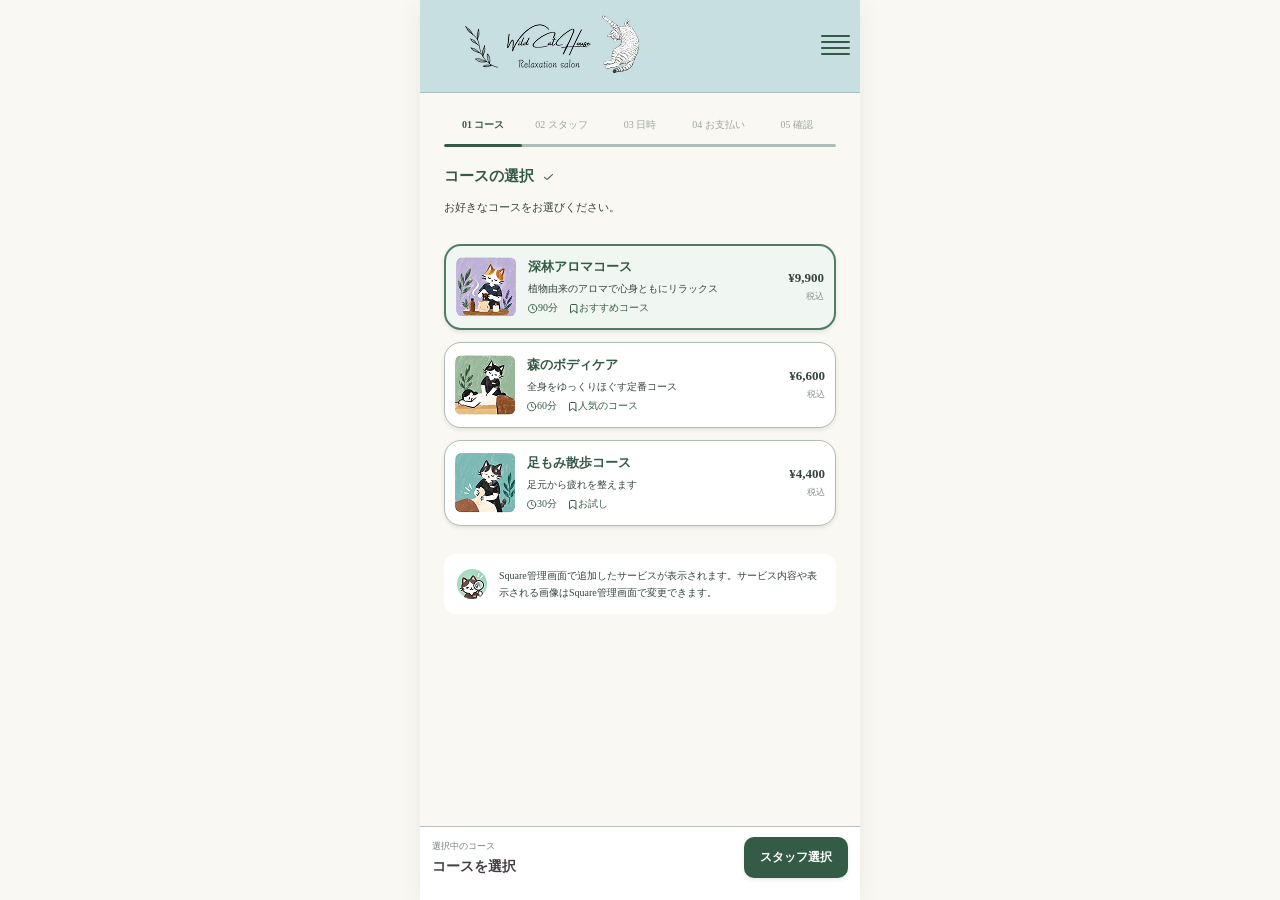
==== commit 31e8adf8: "アイコン修正" ====
--- a/index.html
+++ b/index.html
@@ -657,6 +657,7 @@
 .complete h2 {
   color: var(--green);
   font-size: 16px;
+  justify-content: center;
 }
 
 .complete-check {
@@ -855,6 +856,18 @@
   color: #463d45;
 }
 
+.heading-with-leaf {
+  display: flex;
+  align-items: center;
+  justify-content: center;
+  gap: 16px;
+}
+
+.leaf-icon {
+  width: 31px;
+  height: auto;
+}
+
 /* =========================
    メニュー
 ========================= */
@@ -1131,7 +1144,7 @@
       aria-label="メニュー"
       type="button"
     >
-      <img src="img/menu.png" alt="☰">
+      <img src="img/menu.svg" alt="☰">
     </button>
 
   </header>
@@ -1184,8 +1197,8 @@
             <div class="course-name">深林アロマコース</div>
             <div class="course-detail">植物由来のアロマで心身ともにリラックス</div>
             <div class="course-meta">
-              <span class="meta-item"><img src="img/clock.png" alt="時計" class="meta-icon">90分</span>
-              <span class="meta-item"><img src="img/ribbon.png" alt="リボン" class="meta-icon">おすすめコース</span>
+              <span class="meta-item"><img src="img/clock.svg" alt="時計" class="meta-icon">90分</span>
+              <span class="meta-item"><img src="img/ribbon.svg" alt="リボン" class="meta-icon">おすすめコース</span>
             </div>
           </div>
           <div class="course-price">¥9,900<div class="tax">税込</div></div>
@@ -1198,8 +1211,8 @@
             <div class="course-name">森のボディケア</div>
             <div class="course-detail">全身をゆっくりほぐす定番コース</div>
             <div class="course-meta">
-              <span class="meta-item"><img src="img/clock.png" alt="時計" class="meta-icon">60分</span>
-              <span class="meta-item"><img src="img/ribbon.png" alt="リボン" class="meta-icon">人気のコース</span>
+              <span class="meta-item"><img src="img/clock.svg" alt="時計" class="meta-icon">60分</span>
+              <span class="meta-item"><img src="img/ribbon.svg" alt="リボン" class="meta-icon">人気のコース</span>
             </div>
           </div>
           <div class="course-price">¥6,600<div class="tax">税込</div></div>
@@ -1212,8 +1225,8 @@
             <div class="course-name">足もみ散歩コース</div>
             <div class="course-detail">足元から疲れを整えます</div>
             <div class="course-meta">
-              <span class="meta-item"><img src="img/clock.png" alt="時計" class="meta-icon">30分</span>
-              <span class="meta-item"><img src="img/ribbon.png" alt="リボン" class="meta-icon">お試し</span>
+              <span class="meta-item"><img src="img/clock.svg" alt="時計" class="meta-icon">30分</span>
+              <span class="meta-item"><img src="img/ribbon.svg" alt="リボン" class="meta-icon">お試し</span>
             </div>
           </div>
           <div class="course-price">¥4,400<div class="tax">税込</div></div>
@@ -1341,7 +1354,7 @@
 
         <h3 class="card-payment-title">
           カード決済
-          <span class="lock-icon">🔒</span>
+          <span class="lock-icon"><img src="img/lock.svg" alt="🔒"></span>
         </h3>
 
         <div class="card-form">
@@ -1437,7 +1450,11 @@
 
     <div class="modal-content">
 
-      <h3>メニュー</h3>
+      <h3 class="heading-with-leaf">
+        <img src="img/heading-leaf-left.svg" alt="装飾" class="leaf-icon">
+        メニュー
+        <img src="img/heading-leaf-right.svg" alt="装飾" class="leaf-icon">
+      </h3>
 
       <div class="menu-links">
         <button id="profile-button">
@@ -1471,7 +1488,11 @@
 
     <div class="modal-content">
 
-      <h3>プロフィール</h3>
+      <h3 class="heading-with-leaf">
+        <img src="img/heading-leaf-left.svg" alt="装飾" class="leaf-icon">
+        プロフィール
+        <img src="img/heading-leaf-right.svg" alt="装飾" class="leaf-icon">
+      </h3>
 
       <div class="profile-form">
 
@@ -1528,7 +1549,11 @@
 
     <div class="modal-content">
 
-      <h3>予約の確認・変更</h3>
+      <h3 class="heading-with-leaf">
+        <img src="img/heading-leaf-left.svg" alt="装飾" class="leaf-icon">
+        予約の確認・変更
+        <img src="img/heading-leaf-right.svg" alt="装飾" class="leaf-icon">
+      </h3>
 
       <div class="booking-list">
 
@@ -1572,7 +1597,11 @@
 
     <div class="modal-content">
 
-      <h3>予約の詳細</h3>
+      <h3 class="heading-with-leaf">
+        <img src="img/heading-leaf-left.svg" alt="装飾" class="leaf-icon">
+        予約の詳細
+        <img src="img/heading-leaf-right.svg" alt="装飾" class="leaf-icon">
+      </h3>
 
       <div class="booking-detail">
 
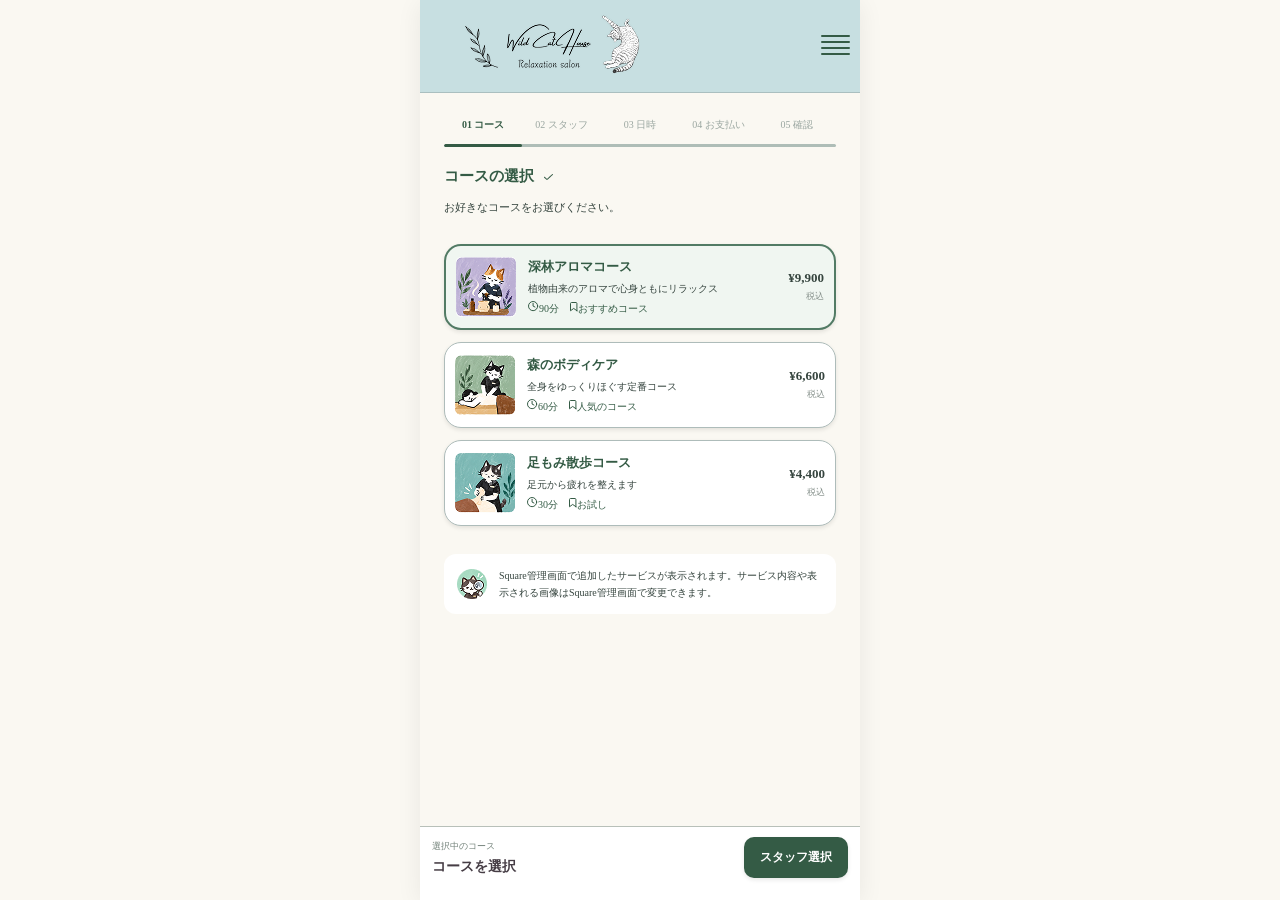
==== commit 10e5a401: "CSS整理" ====
--- a/index.html
+++ b/index.html
@@ -5,1121 +5,15 @@
 <meta charset="UTF-8">
 <meta name="viewport" content="width=device-width, initial-scale=1">
 <title>Wild Cat House</title>
-<style>
-:root {
-  --app-width: 440px;
-  --green: #345b45;
-  --green-light: #527b65;
-  --blue: #c7dfe1;
-  --blue-dark: #b6d3d6;
-  --paper: #faf8f2;
-  --white: #fff;
-  --line: #aebcba;
-  --text: #35443e;
-  --muted: #89938e;
-  --shadow: 0 2px 4px #00000018;
-}
-
-* { box-sizing: border-box; }
-
-body {
-  margin: 0;
-  background: var(--paper);
-  color: var(--text);
-  font-family: "Yu Mincho", "Hiragino Mincho ProN",
-    "Noto Serif JP", serif;
-  font-size: 14px;
-}
-
-button { font: inherit; cursor: pointer; }
-
-.app {
-  width: 100%;
-  max-width: var(--app-width);
-  min-height: 100vh;
-  margin: 0 auto;
-  background: var(--paper);
-  position: relative;
-  padding-top: 93px;
-  padding-bottom: 100px;
-}
-
-/* ヘッダー */
-.header {
-  position: fixed;
-  top: 0;
-  left: 50%;
-  transform: translateX(-50%);
-  width: 100%;
-  max-width: var(--app-width);
-  z-index: 100;
-  height: 93px;
-  background: var(--blue);
-  border-bottom: 1px solid #aabfc0;
-  display: flex;
-  align-items: center;
-  justify-content: space-between;
-  padding: 0 10px;
-}
-
-.brand {
-  display: flex;
-  align-items: center;
-  /* gap: 12px; */
-}
-
-.brand img {
-  width: 238px;
-  height: auto;
-  display: block;
-}
-
-/*
-.brand-mark {
-  font-size: 30px;
-  color: #586e68;
-}
-
-.brand-name {
-  font-family: cursive;
-  font-size: 23px;
-  font-style: italic;
-  color: #283d36;
-  white-space: nowrap;
-}
-
-.brand-sub {
-  font-size: 9px;
-  text-align: center;
-  color: #53645e;
-  margin-top: -2px;
-}
-*/
-
-.menu-button {
-  border: 0;
-  background: none;
-  color: var(--green);
-  font-size: 27px;
-  padding: 0;
-}
-
-/* 進捗 */
-
-.progress {
-  display: flex;
-  flex-direction: column;
-  margin: 25px 24px 0;
-  padding-bottom: 0;
-}
-
-.progress-steps {
-  display: flex;
-  align-items: center;
-  justify-content: space-between;
-}
-
-.progress-step {
-  flex: 1;
-  text-align: center;
-  color: #9aa6a0;
-  font-size: 10px;
-  padding-bottom: 12px;
-  white-space: nowrap;
-
-  transition: color 0.3s ease;
-}
-
-.progress-step.active {
-  color: var(--green);
-  font-weight: bold;
-}
-
-/* 進捗ライン */
-
-.progress-track {
-  width: 100%;
-  height: 3px;
-  background: #aebdb7;
-  border-radius: 10px;
-  overflow: hidden;
-}
-
-.progress-fill {
-  width: 20%;
-  height: 100%;
-  background: var(--green);
-  border-radius: 10px;
-
-  transition: width 0.65s cubic-bezier(0.22, 1, 0.36, 1);
-}
-
-/* 共通コンテンツ */
-.content {
-  padding: 20px 24px 30px;
-}
-
-h2 {
-  color: var(--green);
-  font-size: 15px;
-  margin: 0 0 12px;
-  font-weight: bold;
-  display: flex;
-  align-items: center;
-}
-
-.description {
-  font-size: 11px;
-  line-height: 1.8;
-  margin: 0 0 26px;
-}
-
-.check {
-  /* font-size: 12px; */
-  display: inline-flex; 
-  margin-left: 10px;
-}
-
-/* コース */
-.course-list {
-  display: flex;
-  flex-direction: column;
-  gap: 12px;
-}
-
-.course-card {
-  display: flex;
-  align-items: center;
-  gap: 12px;
-  min-height: 86px;
-  padding: 10px;
-  background: white;
-  border: 1px solid var(--line);
-  border-radius: 17px;
-  box-shadow: var(--shadow);
-  text-align: left;
-  color: var(--text);
-  width: 100%;
-}
-
-.course-card.selected,
-.staff-card.selected {
-  border: 2px solid var(--green-light);
-  background: #f0f6f1;
-}
-
-.course-image {
-  width: 60px;
-  height: 60px;
-  /*border-radius: 8px;
-  flex-shrink: 0;
-  display: grid;
-  place-items: center;
-  font-size: 35px;
-  background: #d8e5d9;*/
-}
-
-/*
-.course-card:nth-child(2) .course-image { background: #c6d9ca; }
-.course-card:nth-child(3) .course-image { background: #b9d7d6; }
-*/
-
-.course-info { flex: 1; min-width: 0; }
-
-.course-name {
-  color: var(--green);
-  font-size: 13px;
-  font-weight: bold;
-  margin-bottom: 5px;
-}
-
-.course-detail {
-  font-size: 10px;
-  line-height: 1.5;
-}
-
-.course-meta {
-  color: var(--green);
-  font-size: 10px;
-  margin-top: 5px;
-}
-
-.meta-item {
-  /* 必要に応じて、テキストとアイコンの間隔などを調整できます */
-  margin-right: 8px;
-}
-
-.meta-icon {
-  width: 1em;
-  height: 1em;
-  vertical-align: middle;
-}
-
-.course-price {
-  text-align: right;
-  font-size: 13px;
-  font-weight: bold;
-  white-space: nowrap;
-}
-
-.tax {
-  font-size: 9px;
-  color: var(--muted);
-  font-weight: normal;
-  margin-top: 4px;
-}
-
-/* 説明ボックス */
-.note {
-  display: flex;
-  align-items: center;
-  gap: 12px;
-  background: white;
-  border-radius: 12px;
-  padding: 13px;
-  margin-top: 28px;
-  font-size: 10px;
-  line-height: 1.7;
-  text-align: left;
-}
-
-.note-icon {
-  display: flex;
-  align-items: center;
-  justify-content: center;
-  flex-shrink: 0;
-}
-
-/* スタッフ */
-.staff-list {
-  display: flex;
-  flex-direction: column;
-  align-items: center;
-  gap: 12px;
-  margin-top: 30px;
-}
-
-.staff-card {
-  width: 206px;
-  min-height: 82px;
-  border: 1px solid var(--line);
-  border-radius: 10px;
-  background: white;
-  display: flex;
-  align-items: center;
-  gap: 12px;
-  padding: 10px;
-  text-align: left;
-  box-shadow: var(--shadow);
-}
-
-.staff-avatar {
-  width: 54px;
-  height: 54px;
-  border-radius: 50%;
-  /* background: #dedfdd; */
-  display: grid;
-  place-items: center;
-  font-size: 32px;
-  flex-shrink: 0;
-  filter: grayscale(1);
-}
-
-.staff-caption {
-  font-size: 9px;
-  line-height: 1.5;
-}
-
-.staff-name {
-  color: var(--green);
-  font-weight: bold;
-  font-size: 13px;
-  margin-top: 5px;
-}
-
-/* カレンダー */
-.calendar {
-  background: var(--blue);
-  border-radius: 10px;
-  padding: 14px 12px 12px;
-  margin: 24px -2px 0;
-}
-
-.calendar-head {
-  display: flex;
-  align-items: center;
-  justify-content: space-between;
-  color: var(--green);
-  margin-bottom: 12px;
-}
-
-.calendar-head strong {
-  font-size: 13px;
-  font-weight: normal;
-}
-
-.month-buttons {
-  display: flex;
-  gap: 7px;
-}
-
-.month-buttons button {
-  border: 0;
-  border-radius: 50%;
-  width: 38px;
-  height: 38px;
-  background: white;
-  color: #8ba3a2;
-  font-size: 17px;
-}
-
-.calendar-grid {
-  display: grid;
-  grid-template-columns: repeat(7, 1fr);
-  gap: 3px;
-  text-align: center;
-}
-
-.weekday {
-  font-size: 10px;
-  color: #778c88;
-  padding: 4px 0 8px;
-}
-
-.day {
-  min-height: 39px;
-  border: 0;
-  background: transparent;
-  border-radius: 5px;
-  color: #42534e;
-  font-size: 11px;
-  position: relative;
-}
-
-.day small {
-  display: block;
-  font-size: 9px;
-  color: #63877b;
-  margin-top: 2px;
-}
-
-/* カレンダーの日付選択 */
-
-.day.selected {
-  background: var(--green);
-  color: white;
-}
-
-.day.selected small {
-  color: white;
-}
-
-.day.disabled { color: #aab6b3; }
-.day.today { outline: 1px solid var(--green); }
-
-.calendar-legend {
-  display: flex;
-  justify-content: space-between;
-  font-size: 9px;
-  color: #687d78;
-  margin-top: 12px;
-}
-
-/* 時間選択エリア */
-
-.slot-area {
-  margin-top: 24px;
-}
-
-.slot-heading {
-  display: flex;
-  justify-content: space-between;
-  align-items: center;
-  margin-bottom: 14px;
-  gap: 8px;
-}
-
-.slot-title {
-  font-size: 11px;
-  font-weight: bold;
-}
-
-.reservation-note {
-  font-size: 9px;
-  color: #718078;
-}
-
-/* 初期状態の案内 */
-
-.slot-guide {
-  background: var(--blue);
-  color: #66746e;
-  border-radius: 10px;
-  padding: 14px 10px;
-  text-align: center;
-  font-size: 10px;
-}
-
-/* 時間枠 */
-
-.slots {
-  display: grid;
-  grid-template-columns: repeat(3, minmax(0, 1fr));
-  gap: 8px;
-}
-
-.slot {
-  width: 100%;
-  min-height: 42px;
-  border: 1px solid var(--line);
-  background: white;
-  color: var(--text);
-  border-radius: 10px;
-  padding: 8px;
-  font-size: 11px;
-}
-
-.slot.selected {
-  background: var(--green);
-  border-color: var(--green);
-  color: white;
-}
-
-/* 予約不可の時間 */
-
-.slot:disabled {
-  background: #eeeeec;
-  border-color: #c4ccca;
-  color: #9ba6a3;
-  text-decoration: line-through;
-  cursor: not-allowed;
-}
-
-/* 支払い */
-.payment-list {
-  display: flex;
-  flex-direction: column;
-  gap: 14px;
-  margin-top: 30px;
-}
-
-.payment-card {
-  display: flex;
-  align-items: center;
-  gap: 12px;
-  width: 100%;
-  min-height: 62px;
-  border: 1px solid var(--line);
-  border-radius: 14px;
-  padding: 10px;
-  background: white;
-  text-align: left;
-}
-
-.payment-card.selected {
-  background: var(--blue);
-  border: 1.5px solid var(--green);
-}
-
-.payment-icon {
-  width: 40px;
-  height: 40px;
-  border-radius: 50%;
-  display: grid;
-  place-items: center;
-  font-size: 23px;
-  background: #f5e5a8;
-}
-
-.payment-card:nth-child(2) .payment-icon {
-  background: #b5d9e8;
-}
-
-.payment-info { flex: 1; }
-
-.payment-name {
-  font-weight: bold;
-  font-size: 12px;
-  margin-bottom: 5px;
-}
-
-.payment-detail {
-  font-size: 10px;
-  color: #66746e;
-}
-
-.radio {
-  width: 16px;
-  height: 16px;
-  border: 1.5px solid #9eaaa5;
-  border-radius: 50%;
-  flex-shrink: 0;
-}
-
-.payment-card.selected .radio {
-  border: 4px solid var(--green);
-}
-
-/* カード決済フォーム */
-
-.card-payment-panel {
-  margin-top: 24px;
-}
-
-.card-payment-panel[hidden] {
-  display: none;
-}
-
-.card-payment-title {
-  display: flex;
-  align-items: center;
-  gap: 12px;
-  font-size: 14px;
-  color: #463d45;
-  margin: 0 0 20px;
-}
-
-.lock-icon {
-  font-size: 20px;
-}
-
-.card-form {
-  background: white;
-  border: 1px solid var(--line);
-  border-radius: 14px;
-  padding: 16px;
-}
-
-#card-container {
-  min-height: 48px;
-}
-
-.card-message {
-  display: flex;
-  align-items: center;
-  gap: 12px;
-  margin-top: 20px;
-  color: #66746e;
-  font-size: 11px;
-}
-
-.info-icon {
-  font-size: 20px;
-  color: #899b9b;
-  flex-shrink: 0;
-}
-
-.card-note {
-  color: #66746e;
-  font-size: 11px;
-  margin: 20px 0 0;
-}
-
-/* 確認 */
-.confirm-card {
-  background: white;
-  border-radius: 10px;
-  padding: 18px 16px;
-  margin: 30px auto;
-  max-width: 260px;
-}
-
-.confirm-row {
-  display: flex;
-  justify-content: space-between;
-  gap: 12px;
-  border-bottom: 1px solid #eeeeea;
-  padding: 12px 0;
-  font-size: 10px;
-}
-
-.confirm-row:last-child { border-bottom: 0; }
-
-.confirm-label { color: #7c8982; }
-.confirm-value {
-  text-align: right;
-  color: #3c4e45;
-  line-height: 1.6;
-}
-
-.confirm-price {
-  color: var(--green);
-  font-size: 15px;
-  font-weight: bold;
-}
-
-/* 完了 */
-.complete {
-  text-align: center;
-  padding: 52px 20px 30px;
-}
-
-.complete h2 {
-  color: var(--green);
-  font-size: 16px;
-  justify-content: center;
-}
-
-.complete-check {
-  width: 32px;
-  height: 32px;
-  border-radius: 50%;
-  background: #8e9f9b;
-  color: white;
-  display: grid;
-  place-items: center;
-  margin: 16px auto 40px;
-  font-size: 19px;
-}
-
-.door {
-  font-size: 100px;
-  line-height: 1.3;
-  margin-bottom: 25px;
-}
-
-.complete-message {
-  color: var(--green);
-  font-size: 12px;
-  margin: 0 0 35px;
-}
-
-.restart {
-  background: #f0f0ee;
-  color: var(--green);
-  border: 0;
-  border-radius: 10px;
-  width: 160px;
-  padding: 12px;
-  font-size: 12px;
-  font-weight: bold;
-}
-
-/* 下部固定バー */
-.footer {
-  position: fixed;
-  bottom: 0;
-  left: 50%;
-  transform: translateX(-50%);
-  width: 100%;
-  max-width: var(--app-width);
-  background: white;
-  border-top: 1px solid #b8c0b9;
-  padding: 10px 12px 22px;
-  z-index: 10;
-}
-
-.footer-inner {
-  display: flex;
-  align-items: center;
-  gap: 8px;
-}
-
-.footer-summary {
-  flex: 1;
-  min-width: 0;
-}
-
-.footer-caption {
-  font-size: 9px;
-  color: #718078;
-  margin-bottom: 5px;
-}
-
-.footer-value {
-  color: #463d45;
-  font-size: 14px;
-  font-weight: bold;
-  white-space: nowrap;
-  overflow: hidden;
-  text-overflow: ellipsis;
-}
-
-.footer-button {
-  border: 0;
-  border-radius: 10px;
-  padding: 12px 16px;
-  min-width: 76px;
-  background: #f0f0ef;
-  color: var(--green);
-  font-size: 12px;
-  font-weight: bold;
-}
-
-.footer-button.primary {
-  background: var(--green);
-  color: white;
-  box-shadow: var(--shadow);
-}
-
-/* ボタン無効時 */
-.footer-button:disabled {
-  background: #e5e8e6;
-  color: #aab3ae;
-  box-shadow: none;
-  cursor: not-allowed;
-}
-
-/*
-.home-indicator {
-  width: 120px;
-  height: 5px;
-  border-radius: 10px;
-  background: #000;
-  margin: 22px auto 0;
-}
-*/
-
-/* =========================
-   モーダル共通
-========================= */
-
-.modal-overlay {
-  position: fixed;
-  inset: 0;
-  z-index: 200;
-
-  display: none;
-  align-items: flex-start;
-  justify-content: center;
-
-  padding: 52px 12px 20px;
-  background: rgba(172, 172, 176, 0.568);
-
-  overflow-y: auto;
-}
-
-.modal-overlay.open {
-  display: flex;
-}
-
-.modal {
-  width: 100%;
-  max-width: 360px;
-
-  background: var(--paper);
-  border-radius: 24px;
-  overflow: hidden;
-
-  opacity: 0;
-  transform: translateY(20px) scale(.98);
-
-  transition:
-    opacity .25s ease,
-    transform .25s ease;
-}
-
-.modal-overlay.open .modal {
-  opacity: 1;
-  transform: translateY(0) scale(1);
-}
-
-.modal-header {
-  height: 56px;
-  display: flex;
-  align-items: center;
-  gap: 12px;
-
-  padding: 0 16px;
-  background: white;
-  border-bottom: 1px solid var(--line);
-}
-
-.modal-header img {
-  width: 34px;
-  height: 34px;
-  border-radius: 50%;
-  object-fit: cover;
-}
-
-.modal-header strong {
-  flex: 1;
-  font-size: 12px;
-}
-
-.modal-close {
-  border: 0;
-  background: none;
-  color: var(--green);
-  font-size: 28px;
-  line-height: 1;
-}
-
-.modal-content {
-  padding: 32px 24px 38px;
-  text-align: center;
-}
-
-.modal-content h3 {
-  font-size: 13px;
-  margin: 0 0 32px;
-  color: #463d45;
-}
-
-.heading-with-leaf {
-  display: flex;
-  align-items: center;
-  justify-content: center;
-  gap: 16px;
-}
-
-.leaf-icon {
-  width: 31px;
-  height: auto;
-}
-
-/* =========================
-   メニュー
-========================= */
-
-.menu-links {
-  display: flex;
-  flex-direction: column;
-  align-items: center;
-  gap: 30px;
-  margin: 0 0 52px;
-}
-
-.menu-links button {
-  border: 0;
-  border-bottom: 1px solid var(--line);
-  background: none;
-  color: #463d45;
-  padding: 10px 0;
-  font-size: 12px;
-  font-weight: bold;
-}
-
-/* =========================
-   共通ボタン
-========================= */
-
-.modal-button {
-  border: 0;
-  border-radius: 12px;
-  padding: 11px 20px;
-  min-width: 72px;
-  font-size: 12px;
-  font-weight: bold;
-}
-
-.modal-button.primary {
-  background: var(--green);
-  color: white;
-  box-shadow: var(--shadow);
-}
-
-.modal-button.secondary {
-  background: #dedfdd;
-  color: var(--green);
-}
-
-.modal-button:disabled,
-.detail-actions button:disabled {
-  opacity: 0.5;
-  cursor: not-allowed;
-}
-
-.modal-actions {
-  display: flex;
-  justify-content: center;
-  gap: 12px;
-  margin-top: 38px;
-}
-
-/* =========================
-   プロフィール
-========================= */
-
-.profile-form {
-  display: flex;
-  flex-direction: column;
-  gap: 12px;
-  text-align: left;
-}
-
-.profile-row {
-  display: flex;
-  align-items: center;
-  gap: 8px;
-}
-
-.profile-row label {
-  font-size: 11px;
-  min-width: 30px;
-}
-
-.profile-row input {
-  width: 100%;
-  min-width: 0;
-  height: 27px;
-  border: 1px solid var(--line);
-  background: white;
-  padding: 4px;
-}
-
-.profile-note {
-  margin-top: 38px;
-}
-
-/* =========================
-   予約一覧
-========================= */
-
-.booking-list {
-  display: flex;
-  flex-direction: column;
-  gap: 14px;
-  margin-bottom: 42px;
-}
-
-.booking-card {
-  width: 100%;
-  border: 1px solid var(--line);
-  border-radius: 12px;
-  background: var(--blue);
-  padding: 12px;
-  text-align: left;
-  box-shadow: var(--shadow);
-}
-
-.booking-date {
-  color: var(--green);
-  font-size: 10px;
-  margin-bottom: 12px;
-}
-
-.booking-info {
-  display: flex;
-  justify-content: space-between;
-  align-items: center;
-  gap: 8px;
-  font-size: 10px;
-}
-
-.booking-info strong {
-  color: #463d45;
-}
-
-.booking-info span {
-  color: var(--green);
-  white-space: nowrap;
-}
-
-/* =========================
-   予約詳細
-========================= */
-
-.booking-detail {
-  background: var(--blue);
-  border-radius: 12px;
-  padding: 12px;
-  text-align: left;
-  margin-bottom: 38px;
-}
-
-.detail-row {
-  display: flex;
-  justify-content: space-between;
-  align-items: center;
-  gap: 8px;
-  padding: 12px 0;
-  border-bottom: 1px solid #ffffffa0;
-  font-size: 10px;
-}
-
-.detail-row span {
-  color: #718078;
-  flex-shrink: 0;
-}
-
-.detail-row strong {
-  text-align: right;
-  font-weight: normal;
-}
-
-.detail-row:last-of-type {
-  border-bottom: 0;
-}
-
-.detail-row:last-of-type strong {
-  color: var(--green);
-  font-size: 14px;
-  font-weight: bold;
-}
-
-.detail-actions {
-  display: flex;
-  flex-direction: column;
-  gap: 10px;
-  margin-top: 20px;
-}
-
-.detail-actions button {
-  width: 100%;
-  background: white;
-  border: 0;
-  border-radius: 12px;
-  padding: 12px;
-  color: var(--green);
-  font-size: 11px;
-  font-weight: bold;
-  box-shadow: var(--shadow);
-}
-
-/* =========================
-   トースト通知
-========================= */
-
-.toast {
-  position: fixed;
-  top: 50%;
-  left: 50%;
-  z-index: 300;
-
-  transform: translate(-50%, calc(-50% + 15px));
-  opacity: 0;
-  visibility: hidden;
-
-  width: max-content;
-  max-width: calc(100% - 32px);
-
-  background: #514650;
-  color: white;
-  border-radius: 12px;
-  padding: 16px 24px;
-
-  font-size: 14px;
-  text-align: center;
-
-  transition:
-    opacity .3s ease,
-    transform .3s ease,
-    visibility .3s;
-}
-
-.toast.show {
-  opacity: 1;
-  visibility: visible;
-  transform: translate(-50%, -50%);
-}
-
-@media (prefers-reduced-motion: reduce) {
-  .modal,
-  .toast {
-    transition: none;
-  }
-}
-
-.screen { display: none; }
-.screen.active { display: block; }
-
-@media (min-width: 440px) {
-  /* body { padding: 20px 0; } */
-  .app { box-shadow: 0 4px 24px #00000012; }
-  /* .footer { bottom: 20px; } */
-}
-</style>
+<link rel="stylesheet" href="css/base.css">
+<link rel="stylesheet" href="css/layout.css">
+<link rel="stylesheet" href="css/components.css">
+<link rel="stylesheet" href="css/progress.css">
+<link rel="stylesheet" href="css/service.css">
+<link rel="stylesheet" href="css/calendar.css">
+<link rel="stylesheet" href="css/payment.css">
+<link rel="stylesheet" href="css/modal.css">
+<link rel="stylesheet" href="css/toast.css">
 </head>
 
 <body>
--- a/css/base.css
+++ b/css/base.css
@@ -0,0 +1,44 @@
+@charset "utf-8";
+
+:root {
+  --app-width: 440px;
+  --green: #345b45;
+  --green-light: #527b65;
+  --blue: #c7dfe1;
+  --blue-dark: #b6d3d6;
+  --paper: #faf8f2;
+  --white: #fff;
+  --line: #aebcba;
+  --text: #35443e;
+  --muted: #89938e;
+  --shadow: 0 2px 4px #00000018;
+}
+
+* { box-sizing: border-box; }
+
+body {
+  margin: 0;
+  background: var(--paper);
+  color: var(--text);
+  font-family: "Yu Mincho", "Hiragino Mincho ProN",
+    "Noto Serif JP", serif;
+  font-size: 14px;
+}
+
+.app {
+  width: 100%;
+  max-width: var(--app-width);
+  min-height: 100vh;
+  margin: 0 auto;
+  background: var(--paper);
+  position: relative;
+  padding-top: 93px;
+  padding-bottom: 100px;
+}
+
+@media (prefers-reduced-motion: reduce) {
+  .modal,
+  .toast {
+    transition: none;
+  }
+}
--- a/css/layout.css
+++ b/css/layout.css
@@ -0,0 +1,254 @@
+@charset "utf-8";
+
+/* =========================
+   ヘッダー
+========================= */
+
+.header {
+  position: fixed;
+  top: 0;
+  left: 50%;
+  transform: translateX(-50%);
+  width: 100%;
+  max-width: var(--app-width);
+  z-index: 100;
+  height: 93px;
+  background: var(--blue);
+  border-bottom: 1px solid #aabfc0;
+  display: flex;
+  align-items: center;
+  justify-content: space-between;
+  padding: 0 10px;
+}
+
+.brand {
+  display: flex;
+  align-items: center;
+  /* gap: 12px; */
+}
+
+.brand img {
+  width: 238px;
+  height: auto;
+  display: block;
+}
+
+.menu-button {
+  border: 0;
+  background: none;
+  color: var(--green);
+  font-size: 27px;
+  padding: 0;
+}
+
+/* =========================
+   フッター
+========================= */
+
+.footer {
+  position: fixed;
+  bottom: 0;
+  left: 50%;
+  transform: translateX(-50%);
+  width: 100%;
+  max-width: var(--app-width);
+  background: white;
+  border-top: 1px solid #b8c0b9;
+  padding: 10px 12px 22px;
+  z-index: 10;
+}
+
+.footer-inner {
+  display: flex;
+  align-items: center;
+  gap: 8px;
+}
+
+.footer-summary {
+  flex: 1;
+  min-width: 0;
+}
+
+.footer-caption {
+  font-size: 9px;
+  color: #718078;
+  margin-bottom: 5px;
+}
+
+.footer-value {
+  color: #463d45;
+  font-size: 14px;
+  font-weight: bold;
+  white-space: nowrap;
+  overflow: hidden;
+  text-overflow: ellipsis;
+}
+
+.footer-button {
+  border: 0;
+  border-radius: 10px;
+  padding: 12px 16px;
+  min-width: 76px;
+  background: #f0f0ef;
+  color: var(--green);
+  font-size: 12px;
+  font-weight: bold;
+}
+
+.footer-button.primary {
+  background: var(--green);
+  color: white;
+  box-shadow: var(--shadow);
+}
+
+/* ボタン無効時 */
+
+.footer-button:disabled {
+  background: #e5e8e6;
+  color: #aab3ae;
+  box-shadow: none;
+  cursor: not-allowed;
+}
+
+/* =========================
+   スタッフ
+========================= */
+
+.staff-list {
+  display: flex;
+  flex-direction: column;
+  align-items: center;
+  gap: 12px;
+  margin-top: 30px;
+}
+
+.staff-card {
+  width: 206px;
+  min-height: 82px;
+  border: 1px solid var(--line);
+  border-radius: 10px;
+  background: white;
+  display: flex;
+  align-items: center;
+  gap: 12px;
+  padding: 10px;
+  text-align: left;
+  box-shadow: var(--shadow);
+}
+
+.staff-avatar {
+  width: 54px;
+  height: 54px;
+  border-radius: 50%;
+  /* background: #dedfdd; */
+  display: grid;
+  place-items: center;
+  font-size: 32px;
+  flex-shrink: 0;
+  filter: grayscale(1);
+}
+
+.staff-caption {
+  font-size: 9px;
+  line-height: 1.5;
+}
+
+.staff-name {
+  color: var(--green);
+  font-weight: bold;
+  font-size: 13px;
+  margin-top: 5px;
+}
+
+/* =========================
+   確認
+========================= */
+
+.confirm-card {
+  background: white;
+  border-radius: 10px;
+  padding: 18px 16px;
+  margin: 30px auto;
+  max-width: 260px;
+}
+
+.confirm-row {
+  display: flex;
+  justify-content: space-between;
+  gap: 12px;
+  border-bottom: 1px solid #eeeeea;
+  padding: 12px 0;
+  font-size: 10px;
+}
+
+.confirm-row:last-child { border-bottom: 0; }
+
+.confirm-label { color: #7c8982; }
+.confirm-value {
+  text-align: right;
+  color: #3c4e45;
+  line-height: 1.6;
+}
+
+.confirm-price {
+  color: var(--green);
+  font-size: 15px;
+  font-weight: bold;
+}
+
+/* =========================
+   完了
+========================= */
+
+.complete {
+  text-align: center;
+  padding: 52px 20px 30px;
+}
+
+.complete h2 {
+  color: var(--green);
+  font-size: 16px;
+  justify-content: center;
+}
+
+.complete-check {
+  width: 32px;
+  height: 32px;
+  border-radius: 50%;
+  background: #8e9f9b;
+  color: white;
+  display: grid;
+  place-items: center;
+  margin: 16px auto 40px;
+  font-size: 19px;
+}
+
+.door {
+  font-size: 100px;
+  line-height: 1.3;
+  margin-bottom: 25px;
+}
+
+.complete-message {
+  color: var(--green);
+  font-size: 12px;
+  margin: 0 0 35px;
+}
+
+.restart {
+  background: #f0f0ee;
+  color: var(--green);
+  border: 0;
+  border-radius: 10px;
+  width: 160px;
+  padding: 12px;
+  font-size: 12px;
+  font-weight: bold;
+}
+
+.screen { display: none; }
+.screen.active { display: block; }
+
+@media (min-width: 440px) {
+  .app { box-shadow: 0 4px 24px #00000012; }
+}
--- a/css/components.css
+++ b/css/components.css
@@ -0,0 +1,53 @@
+@charset "utf-8";
+
+/* =========================
+   共通UI
+========================= */
+
+.content {
+  padding: 20px 24px 30px;
+}
+
+button { font: inherit; cursor: pointer; }
+
+h2 {
+  color: var(--green);
+  font-size: 15px;
+  margin: 0 0 12px;
+  font-weight: bold;
+  display: flex;
+  align-items: center;
+}
+
+.description {
+  font-size: 11px;
+  line-height: 1.8;
+  margin: 0 0 26px;
+}
+
+.check {
+  display: inline-flex; 
+  margin-left: 10px;
+}
+
+/* 説明ボックス */
+
+.note {
+  display: flex;
+  align-items: center;
+  gap: 12px;
+  background: white;
+  border-radius: 12px;
+  padding: 13px;
+  margin-top: 28px;
+  font-size: 10px;
+  line-height: 1.7;
+  text-align: left;
+}
+
+.note-icon {
+  display: flex;
+  align-items: center;
+  justify-content: center;
+  flex-shrink: 0;
+}
--- a/css/progress.css
+++ b/css/progress.css
@@ -0,0 +1,53 @@
+@charset "utf-8";
+
+/* =========================
+   プログレスバー
+========================= */
+
+.progress {
+  display: flex;
+  flex-direction: column;
+  margin: 25px 24px 0;
+  padding-bottom: 0;
+}
+
+.progress-steps {
+  display: flex;
+  align-items: center;
+  justify-content: space-between;
+}
+
+.progress-step {
+  flex: 1;
+  text-align: center;
+  color: #9aa6a0;
+  font-size: 10px;
+  padding-bottom: 12px;
+  white-space: nowrap;
+
+  transition: color 0.3s ease;
+}
+
+.progress-step.active {
+  color: var(--green);
+  font-weight: bold;
+}
+
+/* 進捗ライン */
+
+.progress-track {
+  width: 100%;
+  height: 3px;
+  background: #aebdb7;
+  border-radius: 10px;
+  overflow: hidden;
+}
+
+.progress-fill {
+  width: 20%;
+  height: 100%;
+  background: var(--green);
+  border-radius: 10px;
+
+  transition: width 0.65s cubic-bezier(0.22, 1, 0.36, 1);
+}
--- a/css/service.css
+++ b/css/service.css
@@ -0,0 +1,75 @@
+@charset "utf-8";
+
+/* =========================
+   コース選択
+========================= */
+
+.course-list {
+  display: flex;
+  flex-direction: column;
+  gap: 12px;
+}
+
+.course-card {
+  display: flex;
+  align-items: center;
+  gap: 12px;
+  min-height: 86px;
+  padding: 10px;
+  background: white;
+  border: 1px solid var(--line);
+  border-radius: 17px;
+  box-shadow: var(--shadow);
+  text-align: left;
+  color: var(--text);
+  width: 100%;
+}
+
+.course-card.selected,
+.staff-card.selected {
+  border: 2px solid var(--green-light);
+  background: #f0f6f1;
+}
+
+.course-image {
+  width: 60px;
+  height: 60px;
+}
+
+.course-info { flex: 1; min-width: 0; }
+
+.course-name {
+  color: var(--green);
+  font-size: 13px;
+  font-weight: bold;
+  margin-bottom: 5px;
+}
+
+.course-detail {
+  font-size: 10px;
+  line-height: 1.5;
+}
+
+.course-meta {
+  color: var(--green);
+  font-size: 10px;
+  margin-top: 5px;
+}
+
+.meta-item {
+  margin-right: 8px;
+}
+
+.course-price {
+  text-align: right;
+  font-size: 13px;
+  font-weight: bold;
+  white-space: nowrap;
+}
+
+.tax {
+  font-size: 9px;
+  color: var(--muted);
+  font-weight: normal;
+  margin-top: 4px;
+}
--- a/css/calendar.css
+++ b/css/calendar.css
@@ -0,0 +1,172 @@
+@charset "utf-8";
+
+/* =========================
+   カレンダー
+========================= */
+
+.calendar {
+  background: var(--blue);
+  border-radius: 10px;
+  padding: 14px 12px 12px;
+  margin: 24px -2px 0;
+}
+
+.calendar-head {
+  display: flex;
+  align-items: center;
+  justify-content: space-between;
+  color: var(--green);
+  margin-bottom: 12px;
+}
+
+.calendar-head strong {
+  font-size: 13px;
+  font-weight: normal;
+}
+
+.month-buttons {
+  display: flex;
+  gap: 7px;
+}
+
+.month-buttons button {
+  border: 0;
+  border-radius: 50%;
+  width: 38px;
+  height: 38px;
+  background: white;
+  color: #8ba3a2;
+  font-size: 17px;
+}
+
+.calendar-grid {
+  display: grid;
+  grid-template-columns: repeat(7, 1fr);
+  gap: 3px;
+  text-align: center;
+}
+
+.weekday {
+  font-size: 10px;
+  color: #778c88;
+  padding: 4px 0 8px;
+}
+
+.day {
+  min-height: 39px;
+  border: 0;
+  background: transparent;
+  border-radius: 5px;
+  color: #42534e;
+  font-size: 11px;
+  position: relative;
+}
+
+.day small {
+  display: block;
+  font-size: 9px;
+  color: #63877b;
+  margin-top: 2px;
+}
+
+/* =========================
+   カレンダーの日付選択
+========================= */
+
+.day.selected {
+  background: var(--green);
+  color: white;
+}
+
+.day.selected small {
+  color: white;
+}
+
+.day.disabled { color: #aab6b3; }
+.day.today { outline: 1px solid var(--green); }
+
+.calendar-legend {
+  display: flex;
+  justify-content: space-between;
+  font-size: 9px;
+  color: #687d78;
+  margin-top: 12px;
+}
+
+/* =========================
+   時間選択エリア
+========================= */
+
+.slot-area {
+  margin-top: 24px;
+}
+
+.slot-heading {
+  display: flex;
+  justify-content: space-between;
+  align-items: center;
+  margin-bottom: 14px;
+  gap: 8px;
+}
+
+.slot-title {
+  font-size: 11px;
+  font-weight: bold;
+}
+
+.reservation-note {
+  font-size: 9px;
+  color: #718078;
+}
+
+/* =========================
+   初期状態の案内
+========================= */
+
+.slot-guide {
+  background: var(--blue);
+  color: #66746e;
+  border-radius: 10px;
+  padding: 14px 10px;
+  text-align: center;
+  font-size: 10px;
+}
+
+/* =========================
+   時間枠
+========================= */
+
+.slots {
+  display: grid;
+  grid-template-columns: repeat(3, minmax(0, 1fr));
+  gap: 8px;
+}
+
+.slot {
+  width: 100%;
+  min-height: 42px;
+  border: 1px solid var(--line);
+  background: white;
+  color: var(--text);
+  border-radius: 10px;
+  padding: 8px;
+  font-size: 11px;
+}
+
+.slot.selected {
+  background: var(--green);
+  border-color: var(--green);
+  color: white;
+}
+
+/* =========================
+   予約不可の時間
+========================= */
+
+.slot:disabled {
+  background: #eeeeec;
+  border-color: #c4ccca;
+  color: #9ba6a3;
+  text-decoration: line-through;
+  cursor: not-allowed;
+}
--- a/css/payment.css
+++ b/css/payment.css
@@ -0,0 +1,126 @@
+@charset "utf-8";
+
+/* =========================
+   支払い
+========================= */
+
+.payment-list {
+  display: flex;
+  flex-direction: column;
+  gap: 14px;
+  margin-top: 30px;
+}
+
+.payment-card {
+  display: flex;
+  align-items: center;
+  gap: 12px;
+  width: 100%;
+  min-height: 62px;
+  border: 1px solid var(--line);
+  border-radius: 14px;
+  padding: 10px;
+  background: white;
+  text-align: left;
+}
+
+.payment-card.selected {
+  background: var(--blue);
+  border: 1.5px solid var(--green);
+}
+
+.payment-icon {
+  width: 40px;
+  height: 40px;
+  border-radius: 50%;
+  display: grid;
+  place-items: center;
+  font-size: 23px;
+  background: #f5e5a8;
+}
+
+.payment-card:nth-child(2) .payment-icon {
+  background: #b5d9e8;
+}
+
+.payment-info { flex: 1; }
+
+.payment-name {
+  font-weight: bold;
+  font-size: 12px;
+  margin-bottom: 5px;
+}
+
+.payment-detail {
+  font-size: 10px;
+  color: #66746e;
+}
+
+.radio {
+  width: 16px;
+  height: 16px;
+  border: 1.5px solid #9eaaa5;
+  border-radius: 50%;
+  flex-shrink: 0;
+}
+
+.payment-card.selected .radio {
+  border: 4px solid var(--green);
+}
+
+/* =========================
+   カード決済フォーム
+========================= */
+
+.card-payment-panel {
+  margin-top: 24px;
+}
+
+.card-payment-panel[hidden] {
+  display: none;
+}
+
+.card-payment-title {
+  display: flex;
+  align-items: center;
+  gap: 12px;
+  font-size: 14px;
+  color: #463d45;
+  margin: 0 0 20px;
+}
+
+.lock-icon {
+  font-size: 20px; /* 後で修正 */
+}
+
+.card-form {
+  background: white;
+  border: 1px solid var(--line);
+  border-radius: 14px;
+  padding: 16px;
+}
+
+#card-container {
+  min-height: 48px;
+}
+
+.card-message {
+  display: flex;
+  align-items: center;
+  gap: 12px;
+  margin-top: 20px;
+  color: #66746e;
+  font-size: 11px;
+}
+
+.info-icon {
+  font-size: 20px;
+  color: #899b9b;
+  flex-shrink: 0;
+}
+
+.card-note {
+  color: #66746e;
+  font-size: 11px;
+  margin: 20px 0 0;
+}
--- a/css/modal.css
+++ b/css/modal.css
@@ -0,0 +1,298 @@
+@charset "utf-8";
+
+/* =========================
+   モーダル共通
+========================= */
+
+.modal-overlay {
+  position: fixed;
+  inset: 0;
+  z-index: 200;
+
+  display: none;
+  align-items: flex-start;
+  justify-content: center;
+
+  padding: 52px 12px 20px;
+  background: rgba(172, 172, 176, 0.568);
+
+  overflow-y: auto;
+}
+
+.modal-overlay.open {
+  display: flex;
+}
+
+.modal {
+  width: 100%;
+  max-width: 360px;
+
+  background: var(--paper);
+  border-radius: 24px;
+  overflow: hidden;
+
+  opacity: 0;
+  transform: translateY(20px) scale(.98);
+
+  transition:
+    opacity .25s ease,
+    transform .25s ease;
+}
+
+.modal-overlay.open .modal {
+  opacity: 1;
+  transform: translateY(0) scale(1);
+}
+
+.modal-header {
+  height: 56px;
+  display: flex;
+  align-items: center;
+  gap: 12px;
+
+  padding: 0 16px;
+  background: white;
+  border-bottom: 1px solid var(--line);
+}
+
+.modal-header img {
+  width: 34px;
+  height: 34px;
+  border-radius: 50%;
+  object-fit: cover;
+}
+
+.modal-header strong {
+  flex: 1;
+  font-size: 12px;
+}
+
+.modal-close {
+  border: 0;
+  background: none;
+  color: var(--green);
+  font-size: 28px;
+  line-height: 1;
+}
+
+.modal-content {
+  padding: 32px 24px 38px;
+  text-align: center;
+}
+
+.modal-content h3 {
+  font-size: 13px;
+  margin: 0 0 32px;
+  color: #463d45;
+}
+
+.heading-with-leaf {
+  display: flex;
+  align-items: center;
+  justify-content: center;
+  gap: 16px;
+}
+
+.leaf-icon {
+  width: 31px;
+  height: auto;
+}
+
+/* =========================
+   メニュー
+========================= */
+
+.menu-links {
+  display: flex;
+  flex-direction: column;
+  align-items: center;
+  gap: 30px;
+  margin: 0 0 52px;
+}
+
+.menu-links button {
+  border: 0;
+  border-bottom: 1px solid var(--line);
+  background: none;
+  color: #463d45;
+  padding: 10px 0;
+  font-size: 12px;
+  font-weight: bold;
+}
+
+/* =========================
+   共通ボタン
+========================= */
+
+.modal-button {
+  border: 0;
+  border-radius: 12px;
+  padding: 11px 20px;
+  min-width: 72px;
+  font-size: 12px;
+  font-weight: bold;
+}
+
+.modal-button.primary {
+  background: var(--green);
+  color: white;
+  box-shadow: var(--shadow);
+}
+
+.modal-button.secondary {
+  background: #dedfdd;
+  color: var(--green);
+}
+
+.modal-button:disabled,
+.detail-actions button:disabled {
+  opacity: 0.5;
+  cursor: not-allowed;
+}
+
+.modal-actions {
+  display: flex;
+  justify-content: center;
+  gap: 12px;
+  margin-top: 38px;
+}
+
+/* =========================
+   プロフィール
+========================= */
+
+.profile-form {
+  display: flex;
+  flex-direction: column;
+  gap: 12px;
+  text-align: left;
+}
+
+.profile-row {
+  display: flex;
+  align-items: center;
+  gap: 8px;
+}
+
+.profile-row label {
+  font-size: 11px;
+  min-width: 30px;
+}
+
+.profile-row input {
+  width: 100%;
+  min-width: 0;
+  height: 27px;
+  border: 1px solid var(--line);
+  background: white;
+  padding: 4px;
+}
+
+.profile-note {
+  margin-top: 38px;
+}
+
+/* =========================
+   予約一覧
+========================= */
+
+.booking-list {
+  display: flex;
+  flex-direction: column;
+  gap: 14px;
+  margin-bottom: 42px;
+}
+
+.booking-card {
+  width: 100%;
+  border: 1px solid var(--line);
+  border-radius: 12px;
+  background: var(--blue);
+  padding: 12px;
+  text-align: left;
+  box-shadow: var(--shadow);
+}
+
+.booking-date {
+  color: var(--green);
+  font-size: 10px;
+  margin-bottom: 12px;
+}
+
+.booking-info {
+  display: flex;
+  justify-content: space-between;
+  align-items: center;
+  gap: 8px;
+  font-size: 10px;
+}
+
+.booking-info strong {
+  color: #463d45;
+}
+
+.booking-info span {
+  color: var(--green);
+  white-space: nowrap;
+}
+
+/* =========================
+   予約詳細
+========================= */
+
+.booking-detail {
+  background: var(--blue);
+  border-radius: 12px;
+  padding: 12px;
+  text-align: left;
+  margin-bottom: 38px;
+}
+
+.detail-row {
+  display: flex;
+  justify-content: space-between;
+  align-items: center;
+  gap: 8px;
+  padding: 12px 0;
+  border-bottom: 1px solid #ffffffa0;
+  font-size: 10px;
+}
+
+.detail-row span {
+  color: #718078;
+  flex-shrink: 0;
+}
+
+.detail-row strong {
+  text-align: right;
+  font-weight: normal;
+}
+
+.detail-row:last-of-type {
+  border-bottom: 0;
+}
+
+.detail-row:last-of-type strong {
+  color: var(--green);
+  font-size: 14px;
+  font-weight: bold;
+}
+
+.detail-actions {
+  display: flex;
+  flex-direction: column;
+  gap: 10px;
+  margin-top: 20px;
+}
+
+.detail-actions button {
+  width: 100%;
+  background: white;
+  border: 0;
+  border-radius: 12px;
+  padding: 12px;
+  color: var(--green);
+  font-size: 11px;
+  font-weight: bold;
+  box-shadow: var(--shadow);
+}
--- a/css/toast.css
+++ b/css/toast.css
@@ -0,0 +1,38 @@
+@charset "utf-8";
+
+/* =========================
+   トースト通知
+========================= */
+
+.toast {
+  position: fixed;
+  top: 50%;
+  left: 50%;
+  z-index: 300;
+
+  transform: translate(-50%, calc(-50% + 15px));
+  opacity: 0;
+  visibility: hidden;
+
+  width: max-content;
+  max-width: calc(100% - 32px);
+
+  background: #514650;
+  color: white;
+  border-radius: 12px;
+  padding: 16px 24px;
+
+  font-size: 14px;
+  text-align: center;
+
+  transition:
+    opacity .3s ease,
+    transform .3s ease,
+    visibility .3s;
+}
+
+.toast.show {
+  opacity: 1;
+  visibility: visible;
+  transform: translate(-50%, -50%);
+}
